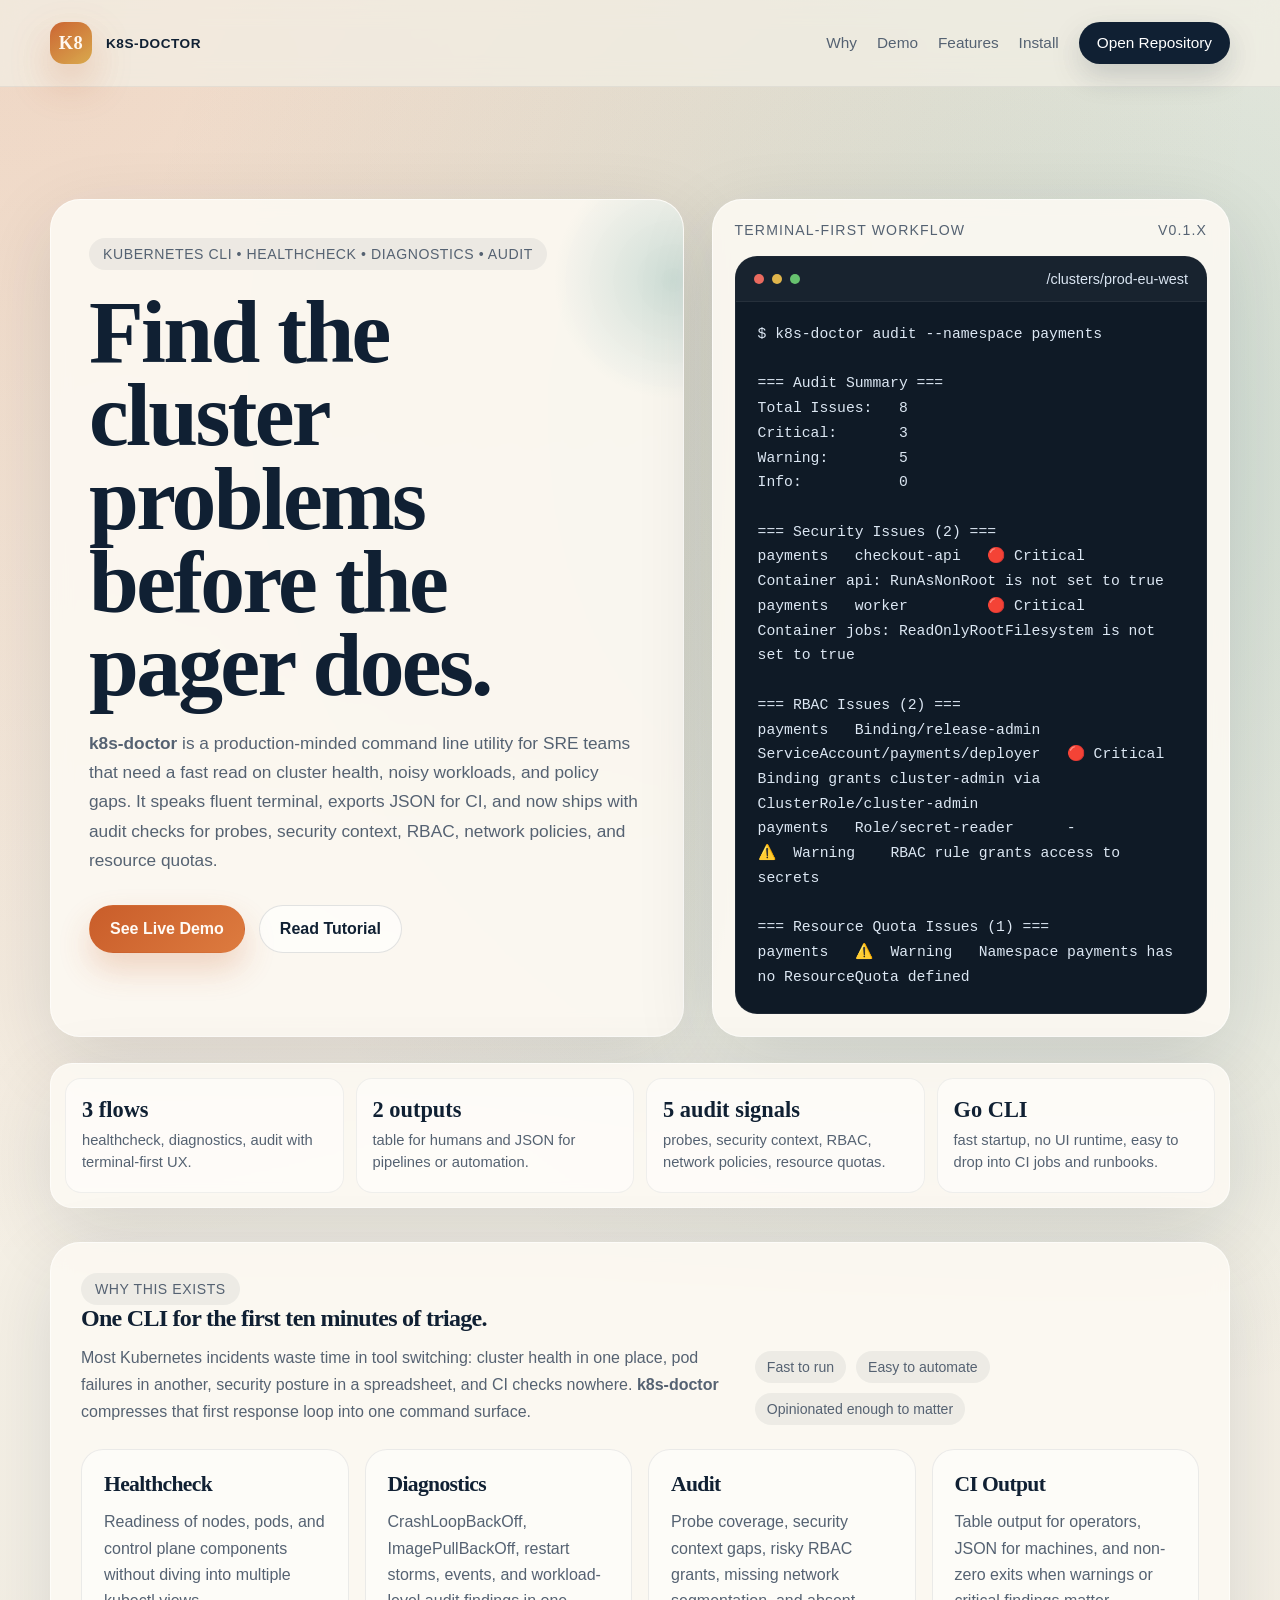
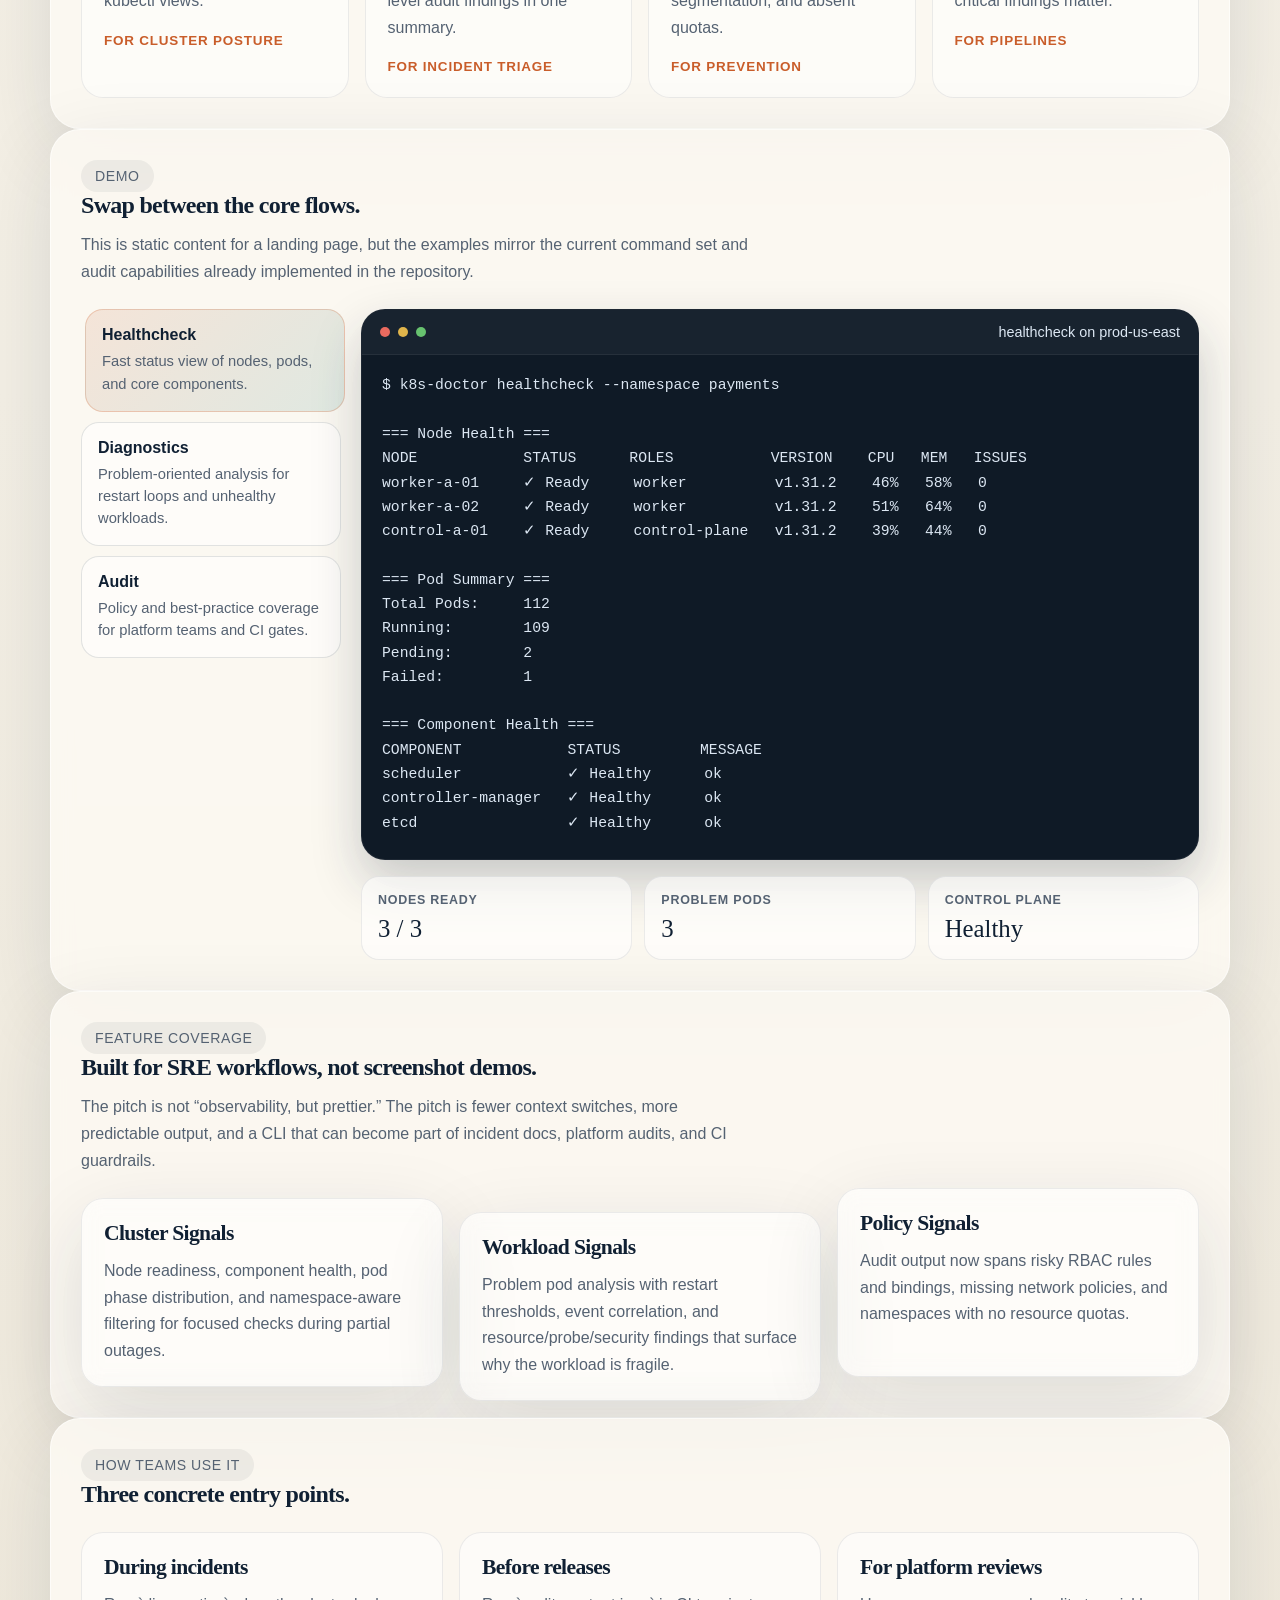
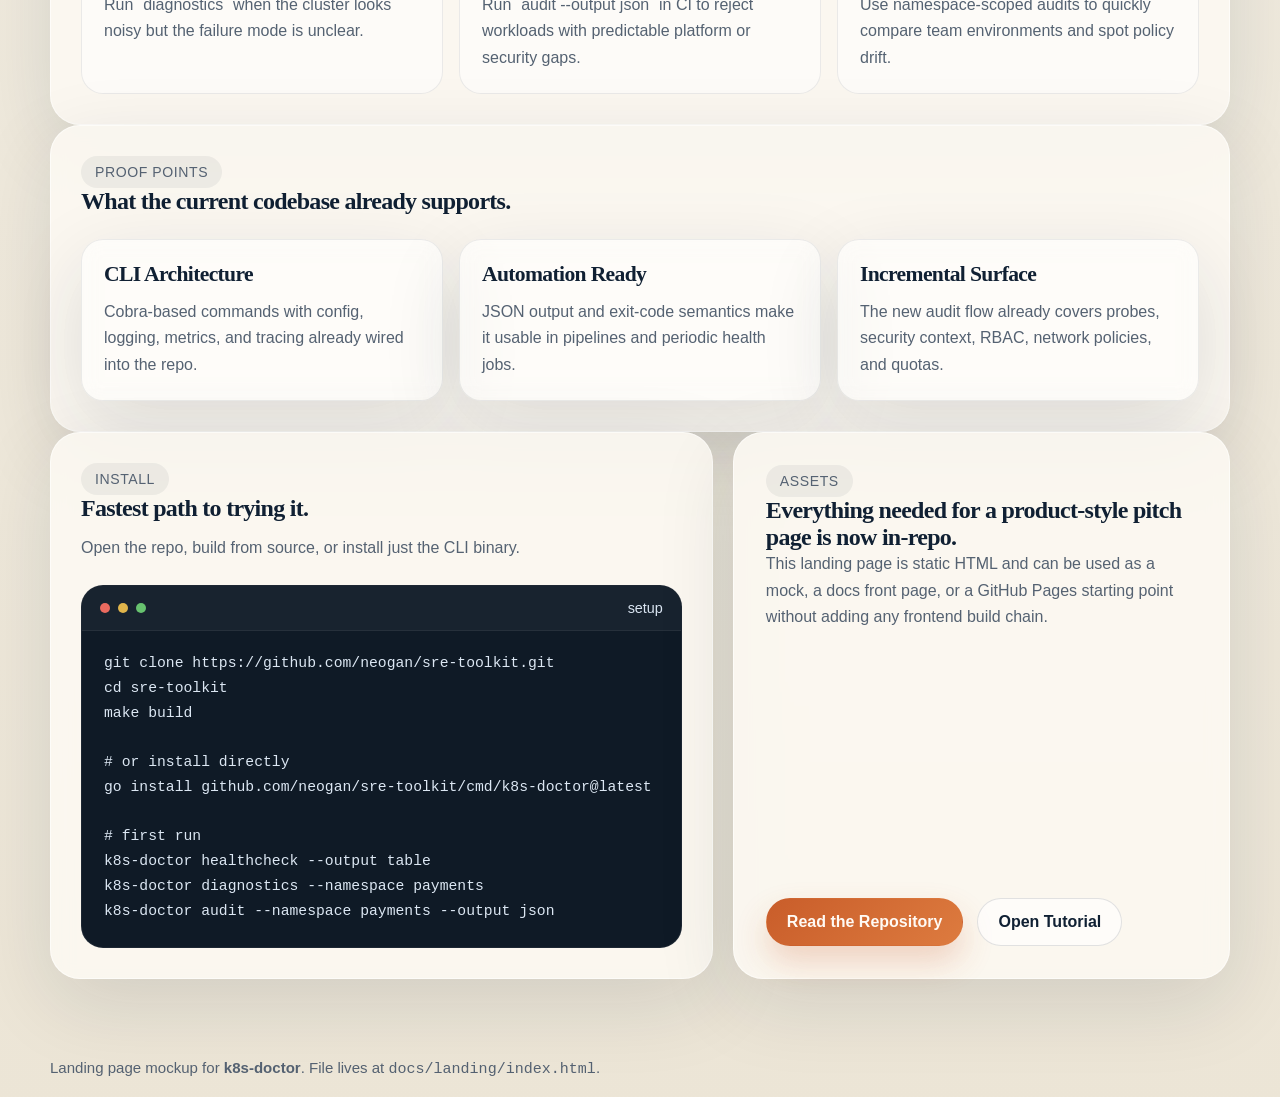
==== docs/landing/index.html @ 026bdf4c "feat: Add k8s-doctor landing page mockup and link it in the README." ====
<!DOCTYPE html>
<html lang="en">
<head>
  <meta charset="UTF-8">
  <meta name="viewport" content="width=device-width, initial-scale=1.0">
  <title>k8s-doctor | Kubernetes Health, Diagnostics, and Audit CLI</title>
  <meta
    name="description"
    content="k8s-doctor is a production-minded Kubernetes CLI for health checks, diagnostics, and security audits with JSON and terminal-friendly output."
  >
  <style>
    :root {
      --bg: #f3efe5;
      --bg-strong: #e7dcc7;
      --panel: rgba(252, 249, 242, 0.9);
      --panel-strong: #fffdf8;
      --ink: #102033;
      --muted: #556272;
      --line: rgba(16, 32, 51, 0.12);
      --accent: #c95d2a;
      --accent-2: #1c7c74;
      --accent-3: #d6a33d;
      --shadow: 0 24px 80px rgba(16, 32, 51, 0.12);
      --radius-xl: 30px;
      --radius-lg: 22px;
      --radius-md: 16px;
      --max-width: 1180px;
    }

    * {
      box-sizing: border-box;
    }

    html {
      scroll-behavior: smooth;
    }

    body {
      margin: 0;
      font-family: "Avenir Next", "Segoe UI", "Helvetica Neue", sans-serif;
      color: var(--ink);
      background:
        radial-gradient(circle at top left, rgba(201, 93, 42, 0.18), transparent 28%),
        radial-gradient(circle at 85% 10%, rgba(28, 124, 116, 0.18), transparent 24%),
        linear-gradient(180deg, #f7f1e6 0%, #f3efe5 46%, #ece5d6 100%);
      min-height: 100vh;
    }

    a {
      color: inherit;
      text-decoration: none;
    }

    img {
      max-width: 100%;
    }

    .page-shell {
      position: relative;
      overflow: hidden;
    }

    .grain {
      position: fixed;
      inset: 0;
      pointer-events: none;
      opacity: 0.08;
      background-image:
        linear-gradient(rgba(16, 32, 51, 0.04) 1px, transparent 1px),
        linear-gradient(90deg, rgba(16, 32, 51, 0.04) 1px, transparent 1px);
      background-size: 28px 28px;
      mask-image: radial-gradient(circle at center, black 38%, transparent 90%);
    }

    .wrap {
      width: min(calc(100% - 32px), var(--max-width));
      margin: 0 auto;
    }

    .site-header {
      padding: 22px 0;
      position: sticky;
      top: 0;
      z-index: 10;
      backdrop-filter: blur(12px);
      background: rgba(243, 239, 229, 0.7);
      border-bottom: 1px solid rgba(16, 32, 51, 0.06);
    }

    .nav {
      display: flex;
      align-items: center;
      justify-content: space-between;
      gap: 16px;
    }

    .brand {
      display: inline-flex;
      align-items: center;
      gap: 14px;
      font-weight: 700;
      letter-spacing: 0.04em;
      text-transform: uppercase;
      font-size: 0.85rem;
    }

    .brand-mark {
      width: 42px;
      height: 42px;
      border-radius: 14px;
      display: grid;
      place-items: center;
      background:
        linear-gradient(145deg, rgba(201, 93, 42, 0.95), rgba(214, 163, 61, 0.9));
      color: #fff7ef;
      box-shadow: 0 18px 40px rgba(201, 93, 42, 0.28);
      font-family: "Iowan Old Style", "Palatino Linotype", "Book Antiqua", serif;
      font-size: 1.15rem;
    }

    .nav-links {
      display: flex;
      align-items: center;
      gap: 20px;
      flex-wrap: wrap;
      color: var(--muted);
      font-size: 0.96rem;
    }

    .nav-cta {
      display: inline-flex;
      align-items: center;
      gap: 10px;
      padding: 12px 18px;
      border-radius: 999px;
      background: var(--ink);
      color: #fff;
      box-shadow: 0 12px 30px rgba(16, 32, 51, 0.18);
    }

    .hero {
      padding: 56px 0 34px;
    }

    .hero-grid {
      display: grid;
      grid-template-columns: minmax(0, 1.1fr) minmax(340px, 0.9fr);
      gap: 28px;
      align-items: stretch;
    }

    .hero-copy,
    .hero-panel,
    .stat-strip,
    .section-card,
    .tool-card,
    .proof-card,
    .cta-panel {
      background: var(--panel);
      border: 1px solid rgba(255, 255, 255, 0.55);
      box-shadow: var(--shadow);
      backdrop-filter: blur(10px);
    }

    .hero-copy {
      border-radius: var(--radius-xl);
      padding: 38px;
      position: relative;
      overflow: hidden;
    }

    .hero-copy::after {
      content: "";
      position: absolute;
      right: -120px;
      top: -50px;
      width: 260px;
      height: 260px;
      border-radius: 50%;
      background: radial-gradient(circle, rgba(28, 124, 116, 0.2), transparent 65%);
    }

    .eyebrow {
      display: inline-flex;
      align-items: center;
      gap: 10px;
      padding: 8px 14px;
      border-radius: 999px;
      background: rgba(16, 32, 51, 0.06);
      color: var(--muted);
      font-size: 0.88rem;
      letter-spacing: 0.04em;
      text-transform: uppercase;
    }

    h1,
    h2,
    h3 {
      margin: 0;
      font-family: "Iowan Old Style", "Palatino Linotype", "Book Antiqua", serif;
      font-weight: 700;
      letter-spacing: -0.03em;
    }

    h1 {
      margin-top: 20px;
      font-size: clamp(3rem, 7vw, 6rem);
      line-height: 0.93;
      max-width: 10ch;
    }

    .hero-copy p {
      margin: 22px 0 0;
      max-width: 42rem;
      font-size: 1.08rem;
      line-height: 1.7;
      color: var(--muted);
    }

    .hero-actions {
      margin-top: 30px;
      display: flex;
      flex-wrap: wrap;
      gap: 14px;
    }

    .button {
      display: inline-flex;
      align-items: center;
      justify-content: center;
      gap: 10px;
      min-height: 48px;
      padding: 0 20px;
      border-radius: 999px;
      border: 1px solid transparent;
      font-weight: 600;
      transition: transform 180ms ease, box-shadow 180ms ease, background 180ms ease;
    }

    .button:hover {
      transform: translateY(-2px);
    }

    .button-primary {
      background: linear-gradient(135deg, var(--accent), #dd7b3f);
      color: #fffaf4;
      box-shadow: 0 16px 32px rgba(201, 93, 42, 0.24);
    }

    .button-secondary {
      border-color: var(--line);
      color: var(--ink);
      background: rgba(255, 255, 255, 0.6);
    }

    .hero-panel {
      border-radius: var(--radius-xl);
      padding: 22px;
      display: grid;
      gap: 18px;
      align-content: start;
    }

    .panel-label {
      display: flex;
      align-items: center;
      justify-content: space-between;
      gap: 16px;
      color: var(--muted);
      font-size: 0.88rem;
      text-transform: uppercase;
      letter-spacing: 0.08em;
    }

    .terminal {
      border-radius: 22px;
      overflow: hidden;
      background: #0f1a26;
      color: #d9e4f1;
      border: 1px solid rgba(255, 255, 255, 0.06);
    }

    .terminal-top {
      display: flex;
      align-items: center;
      justify-content: space-between;
      gap: 14px;
      padding: 14px 18px;
      background: rgba(255, 255, 255, 0.04);
      border-bottom: 1px solid rgba(255, 255, 255, 0.06);
      font-size: 0.9rem;
    }

    .lights {
      display: inline-flex;
      gap: 8px;
    }

    .lights span {
      width: 10px;
      height: 10px;
      border-radius: 50%;
      display: block;
    }

    .lights span:nth-child(1) {
      background: #ea6a5f;
    }

    .lights span:nth-child(2) {
      background: #e0b54b;
    }

    .lights span:nth-child(3) {
      background: #67c26f;
    }

    .terminal pre {
      margin: 0;
      padding: 20px 22px 24px;
      min-height: 360px;
      font-family: "SFMono-Regular", "Menlo", "Monaco", monospace;
      font-size: 0.92rem;
      line-height: 1.68;
      white-space: pre-wrap;
      color: #dce7f3;
    }

    .stat-strip {
      margin-top: 26px;
      border-radius: var(--radius-lg);
      padding: 14px;
      display: grid;
      grid-template-columns: repeat(4, minmax(0, 1fr));
      gap: 12px;
    }

    .stat {
      border-radius: 16px;
      padding: 18px 16px;
      background: rgba(255, 255, 255, 0.45);
      border: 1px solid rgba(16, 32, 51, 0.06);
    }

    .stat strong {
      display: block;
      font-size: 1.4rem;
      font-family: "Iowan Old Style", "Palatino Linotype", "Book Antiqua", serif;
    }

    .stat span {
      display: block;
      margin-top: 6px;
      color: var(--muted);
      font-size: 0.92rem;
      line-height: 1.5;
    }

    main {
      padding: 28px 0 80px;
    }

    section {
      margin-top: 28px;
    }

    .section-card {
      border-radius: var(--radius-xl);
      padding: 30px;
    }

    .section-head {
      display: flex;
      align-items: end;
      justify-content: space-between;
      gap: 18px;
      margin-bottom: 24px;
    }

    .section-head p {
      margin: 12px 0 0;
      max-width: 42rem;
      color: var(--muted);
      line-height: 1.7;
    }

    .pill-row {
      display: flex;
      flex-wrap: wrap;
      gap: 10px;
    }

    .pill {
      padding: 8px 12px;
      border-radius: 999px;
      background: rgba(16, 32, 51, 0.06);
      color: var(--muted);
      font-size: 0.88rem;
    }

    .feature-grid,
    .tool-grid,
    .proof-grid,
    .steps {
      display: grid;
      gap: 16px;
    }

    .feature-grid {
      grid-template-columns: repeat(4, minmax(0, 1fr));
    }

    .tool-grid {
      grid-template-columns: repeat(3, minmax(0, 1fr));
    }

    .proof-grid {
      grid-template-columns: repeat(3, minmax(0, 1fr));
    }

    .steps {
      grid-template-columns: repeat(3, minmax(0, 1fr));
    }

    .feature-card,
    .tool-card,
    .proof-card,
    .step {
      border-radius: var(--radius-lg);
      padding: 22px;
      background: rgba(255, 255, 255, 0.5);
      border: 1px solid rgba(16, 32, 51, 0.08);
    }

    .feature-card h3,
    .tool-card h3,
    .proof-card h3,
    .step h3 {
      font-size: 1.35rem;
      margin-bottom: 12px;
    }

    .feature-card p,
    .tool-card p,
    .proof-card p,
    .step p {
      margin: 0;
      color: var(--muted);
      line-height: 1.65;
    }

    .feature-card strong {
      display: inline-block;
      margin-top: 18px;
      font-size: 0.84rem;
      letter-spacing: 0.06em;
      text-transform: uppercase;
      color: var(--accent);
    }

    .tool-card:nth-child(2) {
      transform: translateY(14px);
    }

    .tool-card:nth-child(3) {
      transform: translateY(-10px);
    }

    .demo-shell {
      display: grid;
      grid-template-columns: 260px minmax(0, 1fr);
      gap: 20px;
    }

    .demo-menu {
      display: grid;
      gap: 10px;
      align-content: start;
    }

    .demo-tab {
      border: 1px solid var(--line);
      background: rgba(255, 255, 255, 0.56);
      border-radius: 18px;
      padding: 16px;
      text-align: left;
      color: inherit;
      cursor: pointer;
      transition: transform 180ms ease, background 180ms ease, border-color 180ms ease;
    }

    .demo-tab strong {
      display: block;
      font-size: 1rem;
      margin-bottom: 6px;
    }

    .demo-tab span {
      display: block;
      color: var(--muted);
      line-height: 1.5;
      font-size: 0.92rem;
    }

    .demo-tab.is-active {
      background: linear-gradient(135deg, rgba(201, 93, 42, 0.12), rgba(28, 124, 116, 0.12));
      border-color: rgba(201, 93, 42, 0.25);
      transform: translateX(4px);
    }

    .demo-output {
      border-radius: 24px;
      overflow: hidden;
      background: #0f1a26;
      color: #dce7f3;
      border: 1px solid rgba(255, 255, 255, 0.06);
      box-shadow: 0 22px 50px rgba(16, 32, 51, 0.22);
    }

    .demo-output pre {
      margin: 0;
      padding: 18px 20px 24px;
      min-height: 390px;
      font-family: "SFMono-Regular", "Menlo", "Monaco", monospace;
      font-size: 0.92rem;
      line-height: 1.65;
      white-space: pre-wrap;
    }

    .mini-grid {
      margin-top: 16px;
      display: grid;
      grid-template-columns: repeat(3, minmax(0, 1fr));
      gap: 12px;
    }

    .mini-card {
      border-radius: 18px;
      padding: 16px;
      background: rgba(255, 255, 255, 0.56);
      border: 1px solid rgba(16, 32, 51, 0.08);
    }

    .mini-card strong {
      display: block;
      font-size: 0.78rem;
      letter-spacing: 0.06em;
      text-transform: uppercase;
      color: var(--muted);
    }

    .mini-card span {
      display: block;
      margin-top: 8px;
      font-family: "Iowan Old Style", "Palatino Linotype", "Book Antiqua", serif;
      font-size: 1.55rem;
    }

    .install {
      display: grid;
      grid-template-columns: minmax(0, 1fr) minmax(320px, 0.75fr);
      gap: 20px;
      align-items: stretch;
    }

    .install .terminal pre {
      min-height: 220px;
    }

    .cta-panel {
      border-radius: var(--radius-xl);
      padding: 32px;
      display: flex;
      flex-direction: column;
      justify-content: space-between;
      gap: 16px;
    }

    .cta-panel p {
      margin: 0;
      color: var(--muted);
      line-height: 1.65;
    }

    .footer {
      padding: 0 0 44px;
      color: var(--muted);
      font-size: 0.94rem;
    }

    .reveal {
      opacity: 0;
      transform: translateY(24px);
      transition: opacity 500ms ease, transform 500ms ease;
    }

    .reveal.is-visible {
      opacity: 1;
      transform: translateY(0);
    }

    @media (max-width: 1080px) {
      .hero-grid,
      .demo-shell,
      .install,
      .feature-grid,
      .tool-grid,
      .proof-grid,
      .steps {
        grid-template-columns: 1fr;
      }

      .stat-strip {
        grid-template-columns: repeat(2, minmax(0, 1fr));
      }

      .tool-card:nth-child(2),
      .tool-card:nth-child(3) {
        transform: none;
      }
    }

    @media (max-width: 720px) {
      .site-header {
        position: static;
      }

      .hero-copy,
      .hero-panel,
      .section-card,
      .cta-panel {
        padding: 24px;
      }

      h1 {
        max-width: none;
        font-size: clamp(2.6rem, 14vw, 4.4rem);
      }

      .nav {
        flex-direction: column;
        align-items: stretch;
      }

      .nav-links {
        justify-content: space-between;
      }

      .stat-strip,
      .mini-grid {
        grid-template-columns: 1fr;
      }
    }
  </style>
</head>
<body>
  <div class="grain"></div>
  <div class="page-shell">
    <header class="site-header">
      <div class="wrap nav">
        <a class="brand" href="#top">
          <span class="brand-mark">K8</span>
          <span>k8s-doctor</span>
        </a>
        <nav class="nav-links">
          <a href="#why">Why</a>
          <a href="#demo">Demo</a>
          <a href="#features">Features</a>
          <a href="#install">Install</a>
          <a class="nav-cta" href="../../README.md">Open Repository</a>
        </nav>
      </div>
    </header>

    <main id="top">
      <section class="hero">
        <div class="wrap hero-grid">
          <div class="hero-copy reveal is-visible">
            <div class="eyebrow">Kubernetes CLI • Healthcheck • Diagnostics • Audit</div>
            <h1>Find the cluster problems before the pager does.</h1>
            <p>
              <strong>k8s-doctor</strong> is a production-minded command line utility for
              SRE teams that need a fast read on cluster health, noisy workloads, and
              policy gaps. It speaks fluent terminal, exports JSON for CI, and now ships
              with audit checks for probes, security context, RBAC, network policies, and
              resource quotas.
            </p>
            <div class="hero-actions">
              <a class="button button-primary" href="#demo">See Live Demo</a>
              <a class="button button-secondary" href="../k8s-doctor-tutorial.md">Read Tutorial</a>
            </div>
          </div>

          <aside class="hero-panel reveal is-visible">
            <div class="panel-label">
              <span>Terminal-first workflow</span>
              <span>v0.1.x</span>
            </div>
            <div class="terminal" aria-label="k8s-doctor overview demo">
              <div class="terminal-top">
                <span class="lights"><span></span><span></span><span></span></span>
                <span>/clusters/prod-eu-west</span>
              </div>
              <pre id="hero-demo">$ k8s-doctor audit --namespace payments

=== Audit Summary ===
Total Issues:   8
Critical:       3
Warning:        5
Info:           0

=== Security Issues (2) ===
payments   checkout-api   🔴 Critical   Container api: RunAsNonRoot is not set to true
payments   worker         🔴 Critical   Container jobs: ReadOnlyRootFilesystem is not set to true

=== RBAC Issues (2) ===
payments   Binding/release-admin   ServiceAccount/payments/deployer   🔴 Critical   Binding grants cluster-admin via ClusterRole/cluster-admin
payments   Role/secret-reader      -                                  ⚠️  Warning    RBAC rule grants access to secrets

=== Resource Quota Issues (1) ===
payments   ⚠️  Warning   Namespace payments has no ResourceQuota defined</pre>
            </div>
          </aside>
        </div>

        <div class="wrap stat-strip reveal">
          <div class="stat">
            <strong>3 flows</strong>
            <span>healthcheck, diagnostics, audit with terminal-first UX.</span>
          </div>
          <div class="stat">
            <strong>2 outputs</strong>
            <span>table for humans and JSON for pipelines or automation.</span>
          </div>
          <div class="stat">
            <strong>5 audit signals</strong>
            <span>probes, security context, RBAC, network policies, resource quotas.</span>
          </div>
          <div class="stat">
            <strong>Go CLI</strong>
            <span>fast startup, no UI runtime, easy to drop into CI jobs and runbooks.</span>
          </div>
        </div>
      </section>

      <section id="why" class="wrap">
        <div class="section-card reveal">
          <div class="section-head">
            <div>
              <div class="eyebrow">Why This Exists</div>
              <h2>One CLI for the first ten minutes of triage.</h2>
              <p>
                Most Kubernetes incidents waste time in tool switching: cluster health in one place,
                pod failures in another, security posture in a spreadsheet, and CI checks nowhere.
                <strong>k8s-doctor</strong> compresses that first response loop into one command surface.
              </p>
            </div>
            <div class="pill-row">
              <span class="pill">Fast to run</span>
              <span class="pill">Easy to automate</span>
              <span class="pill">Opinionated enough to matter</span>
            </div>
          </div>

          <div class="feature-grid">
            <article class="feature-card">
              <h3>Healthcheck</h3>
              <p>Readiness of nodes, pods, and control plane components without diving into multiple kubectl views.</p>
              <strong>For cluster posture</strong>
            </article>
            <article class="feature-card">
              <h3>Diagnostics</h3>
              <p>CrashLoopBackOff, ImagePullBackOff, restart storms, events, and workload-level audit findings in one summary.</p>
              <strong>For incident triage</strong>
            </article>
            <article class="feature-card">
              <h3>Audit</h3>
              <p>Probe coverage, security context gaps, risky RBAC grants, missing network segmentation, and absent quotas.</p>
              <strong>For prevention</strong>
            </article>
            <article class="feature-card">
              <h3>CI Output</h3>
              <p>Table output for operators, JSON for machines, and non-zero exits when warnings or critical findings matter.</p>
              <strong>For pipelines</strong>
            </article>
          </div>
        </div>
      </section>

      <section id="demo" class="wrap">
        <div class="section-card reveal">
          <div class="section-head">
            <div>
              <div class="eyebrow">Demo</div>
              <h2>Swap between the core flows.</h2>
              <p>
                This is static content for a landing page, but the examples mirror the current command set
                and audit capabilities already implemented in the repository.
              </p>
            </div>
          </div>

          <div class="demo-shell">
            <div class="demo-menu" role="tablist" aria-label="CLI demo modes">
              <button class="demo-tab is-active" data-demo="healthcheck" role="tab" aria-selected="true">
                <strong>Healthcheck</strong>
                <span>Fast status view of nodes, pods, and core components.</span>
              </button>
              <button class="demo-tab" data-demo="diagnostics" role="tab" aria-selected="false">
                <strong>Diagnostics</strong>
                <span>Problem-oriented analysis for restart loops and unhealthy workloads.</span>
              </button>
              <button class="demo-tab" data-demo="audit" role="tab" aria-selected="false">
                <strong>Audit</strong>
                <span>Policy and best-practice coverage for platform teams and CI gates.</span>
              </button>
            </div>

            <div>
              <div class="demo-output" aria-live="polite">
                <div class="terminal-top">
                  <span class="lights"><span></span><span></span><span></span></span>
                  <span id="demo-title">healthcheck on prod-us-east</span>
                </div>
                <pre id="demo-screen"></pre>
              </div>
              <div class="mini-grid" id="demo-metrics"></div>
            </div>
          </div>
        </div>
      </section>

      <section id="features" class="wrap">
        <div class="section-card reveal">
          <div class="section-head">
            <div>
              <div class="eyebrow">Feature Coverage</div>
              <h2>Built for SRE workflows, not screenshot demos.</h2>
              <p>
                The pitch is not “observability, but prettier.” The pitch is fewer context switches,
                more predictable output, and a CLI that can become part of incident docs, platform audits,
                and CI guardrails.
              </p>
            </div>
          </div>

          <div class="tool-grid">
            <article class="tool-card">
              <h3>Cluster Signals</h3>
              <p>
                Node readiness, component health, pod phase distribution, and namespace-aware filtering
                for focused checks during partial outages.
              </p>
            </article>
            <article class="tool-card">
              <h3>Workload Signals</h3>
              <p>
                Problem pod analysis with restart thresholds, event correlation, and resource/probe/security
                findings that surface why the workload is fragile.
              </p>
            </article>
            <article class="tool-card">
              <h3>Policy Signals</h3>
              <p>
                Audit output now spans risky RBAC rules and bindings, missing network policies, and namespaces
                with no resource quotas.
              </p>
            </article>
          </div>
        </div>
      </section>

      <section class="wrap">
        <div class="section-card reveal">
          <div class="section-head">
            <div>
              <div class="eyebrow">How Teams Use It</div>
              <h2>Three concrete entry points.</h2>
            </div>
          </div>

          <div class="steps">
            <article class="step">
              <h3>During incidents</h3>
              <p>Run `diagnostics` when the cluster looks noisy but the failure mode is unclear.</p>
            </article>
            <article class="step">
              <h3>Before releases</h3>
              <p>Run `audit --output json` in CI to reject workloads with predictable platform or security gaps.</p>
            </article>
            <article class="step">
              <h3>For platform reviews</h3>
              <p>Use namespace-scoped audits to quickly compare team environments and spot policy drift.</p>
            </article>
          </div>
        </div>
      </section>

      <section class="wrap">
        <div class="section-card reveal">
          <div class="section-head">
            <div>
              <div class="eyebrow">Proof Points</div>
              <h2>What the current codebase already supports.</h2>
            </div>
          </div>

          <div class="proof-grid">
            <article class="proof-card">
              <h3>CLI Architecture</h3>
              <p>Cobra-based commands with config, logging, metrics, and tracing already wired into the repo.</p>
            </article>
            <article class="proof-card">
              <h3>Automation Ready</h3>
              <p>JSON output and exit-code semantics make it usable in pipelines and periodic health jobs.</p>
            </article>
            <article class="proof-card">
              <h3>Incremental Surface</h3>
              <p>The new audit flow already covers probes, security context, RBAC, network policies, and quotas.</p>
            </article>
          </div>
        </div>
      </section>

      <section id="install" class="wrap">
        <div class="install reveal">
          <div class="section-card">
            <div class="section-head">
              <div>
                <div class="eyebrow">Install</div>
                <h2>Fastest path to trying it.</h2>
                <p>Open the repo, build from source, or install just the CLI binary.</p>
              </div>
            </div>
            <div class="terminal">
              <div class="terminal-top">
                <span class="lights"><span></span><span></span><span></span></span>
                <span>setup</span>
              </div>
              <pre>git clone https://github.com/neogan/sre-toolkit.git
cd sre-toolkit
make build

# or install directly
go install github.com/neogan/sre-toolkit/cmd/k8s-doctor@latest

# first run
k8s-doctor healthcheck --output table
k8s-doctor diagnostics --namespace payments
k8s-doctor audit --namespace payments --output json</pre>
            </div>
          </div>

          <aside class="cta-panel">
            <div>
              <div class="eyebrow">Assets</div>
              <h2>Everything needed for a product-style pitch page is now in-repo.</h2>
              <p>
                This landing page is static HTML and can be used as a mock, a docs front page,
                or a GitHub Pages starting point without adding any frontend build chain.
              </p>
            </div>
            <div class="hero-actions">
              <a class="button button-primary" href="../../README.md">Read the Repository</a>
              <a class="button button-secondary" href="../k8s-doctor-tutorial.md">Open Tutorial</a>
            </div>
          </aside>
        </div>
      </section>
    </main>

    <footer class="footer">
      <div class="wrap">
        Landing page mockup for <strong>k8s-doctor</strong>. File lives at <code>docs/landing/index.html</code>.
      </div>
    </footer>
  </div>

  <script>
    const demos = {
      healthcheck: {
        title: "healthcheck on prod-us-east",
        output: `$ k8s-doctor healthcheck --namespace payments

=== Node Health ===
NODE            STATUS      ROLES           VERSION    CPU   MEM   ISSUES
worker-a-01     ✓ Ready     worker          v1.31.2    46%   58%   0
worker-a-02     ✓ Ready     worker          v1.31.2    51%   64%   0
control-a-01    ✓ Ready     control-plane   v1.31.2    39%   44%   0

=== Pod Summary ===
Total Pods:     112
Running:        109
Pending:        2
Failed:         1

=== Component Health ===
COMPONENT            STATUS         MESSAGE
scheduler            ✓ Healthy      ok
controller-manager   ✓ Healthy      ok
etcd                 ✓ Healthy      ok`,
        stats: [
          ["Nodes Ready", "3 / 3"],
          ["Problem Pods", "3"],
          ["Control Plane", "Healthy"]
        ]
      },
      diagnostics: {
        title: "diagnostics on payments namespace",
        output: `$ k8s-doctor diagnostics --namespace payments

=== Diagnostics Summary ===
Total Issues:   6
Critical:       2
Warning:        4
Info:           0

=== Pod Issues (2) ===
payments   checkout-api-7bf9d   🔴 Critical   CrashLoopBackOff   14
payments   worker-85d65         ⚠️  Warning    FrequentRestarts   7

=== Event Issues (2) ===
Deployment/checkout-api   ⚠️  Warning   BackOff      31   Back-off restarting failed container
Pod/worker-85d65          ⚠️  Warning   FailedMount   4   Unable to attach or mount volumes

=== Resource Issues (1) ===
checkout-api-7bf9d   ⚠️  Warning   Container api: CPU limit not set`,
        stats: [
          ["Criticals", "2"],
          ["Warnings", "4"],
          ["Events Seen", "35"]
        ]
      },
      audit: {
        title: "audit on payments namespace",
        output: `$ k8s-doctor audit --namespace payments --output table

=== Audit Summary ===
Total Issues:   9
Critical:       3
Warning:        6
Info:           0

=== Security Issues (2) ===
payments   checkout-api   🔴 Critical   Container api: RunAsNonRoot is not set to true
payments   worker         🔴 Critical   Container jobs: ReadOnlyRootFilesystem is not set to true

=== RBAC Issues (2) ===
payments   Binding/release-admin   ServiceAccount/payments/deployer   🔴 Critical   Binding grants cluster-admin via ClusterRole/cluster-admin
payments   Role/secret-reader      -                                  ⚠️  Warning    RBAC rule grants access to secrets

=== Resource Quota Issues (1) ===
payments   ⚠️  Warning   Namespace payments has no ResourceQuota defined`,
        stats: [
          ["RBAC Findings", "2"],
          ["Quota Gaps", "1"],
          ["Exit Code", "1"]
        ]
      }
    };

    const demoScreen = document.getElementById("demo-screen");
    const demoTitle = document.getElementById("demo-title");
    const demoMetrics = document.getElementById("demo-metrics");
    const demoTabs = [...document.querySelectorAll(".demo-tab")];

    function renderDemo(key) {
      const selected = demos[key];
      demoTitle.textContent = selected.title;
      demoScreen.textContent = selected.output;
      demoMetrics.innerHTML = selected.stats.map(([label, value]) => `
        <article class="mini-card">
          <strong>${label}</strong>
          <span>${value}</span>
        </article>
      `).join("");

      demoTabs.forEach((tab) => {
        const active = tab.dataset.demo === key;
        tab.classList.toggle("is-active", active);
        tab.setAttribute("aria-selected", active ? "true" : "false");
      });
    }

    demoTabs.forEach((tab) => {
      tab.addEventListener("click", () => renderDemo(tab.dataset.demo));
    });

    renderDemo("healthcheck");

    const observer = new IntersectionObserver((entries) => {
      entries.forEach((entry) => {
        if (entry.isIntersecting) {
          entry.target.classList.add("is-visible");
        }
      });
    }, { threshold: 0.15 });

    document.querySelectorAll(".reveal").forEach((node) => {
      if (!node.classList.contains("is-visible")) {
        observer.observe(node);
      }
    });
  </script>
</body>
</html>
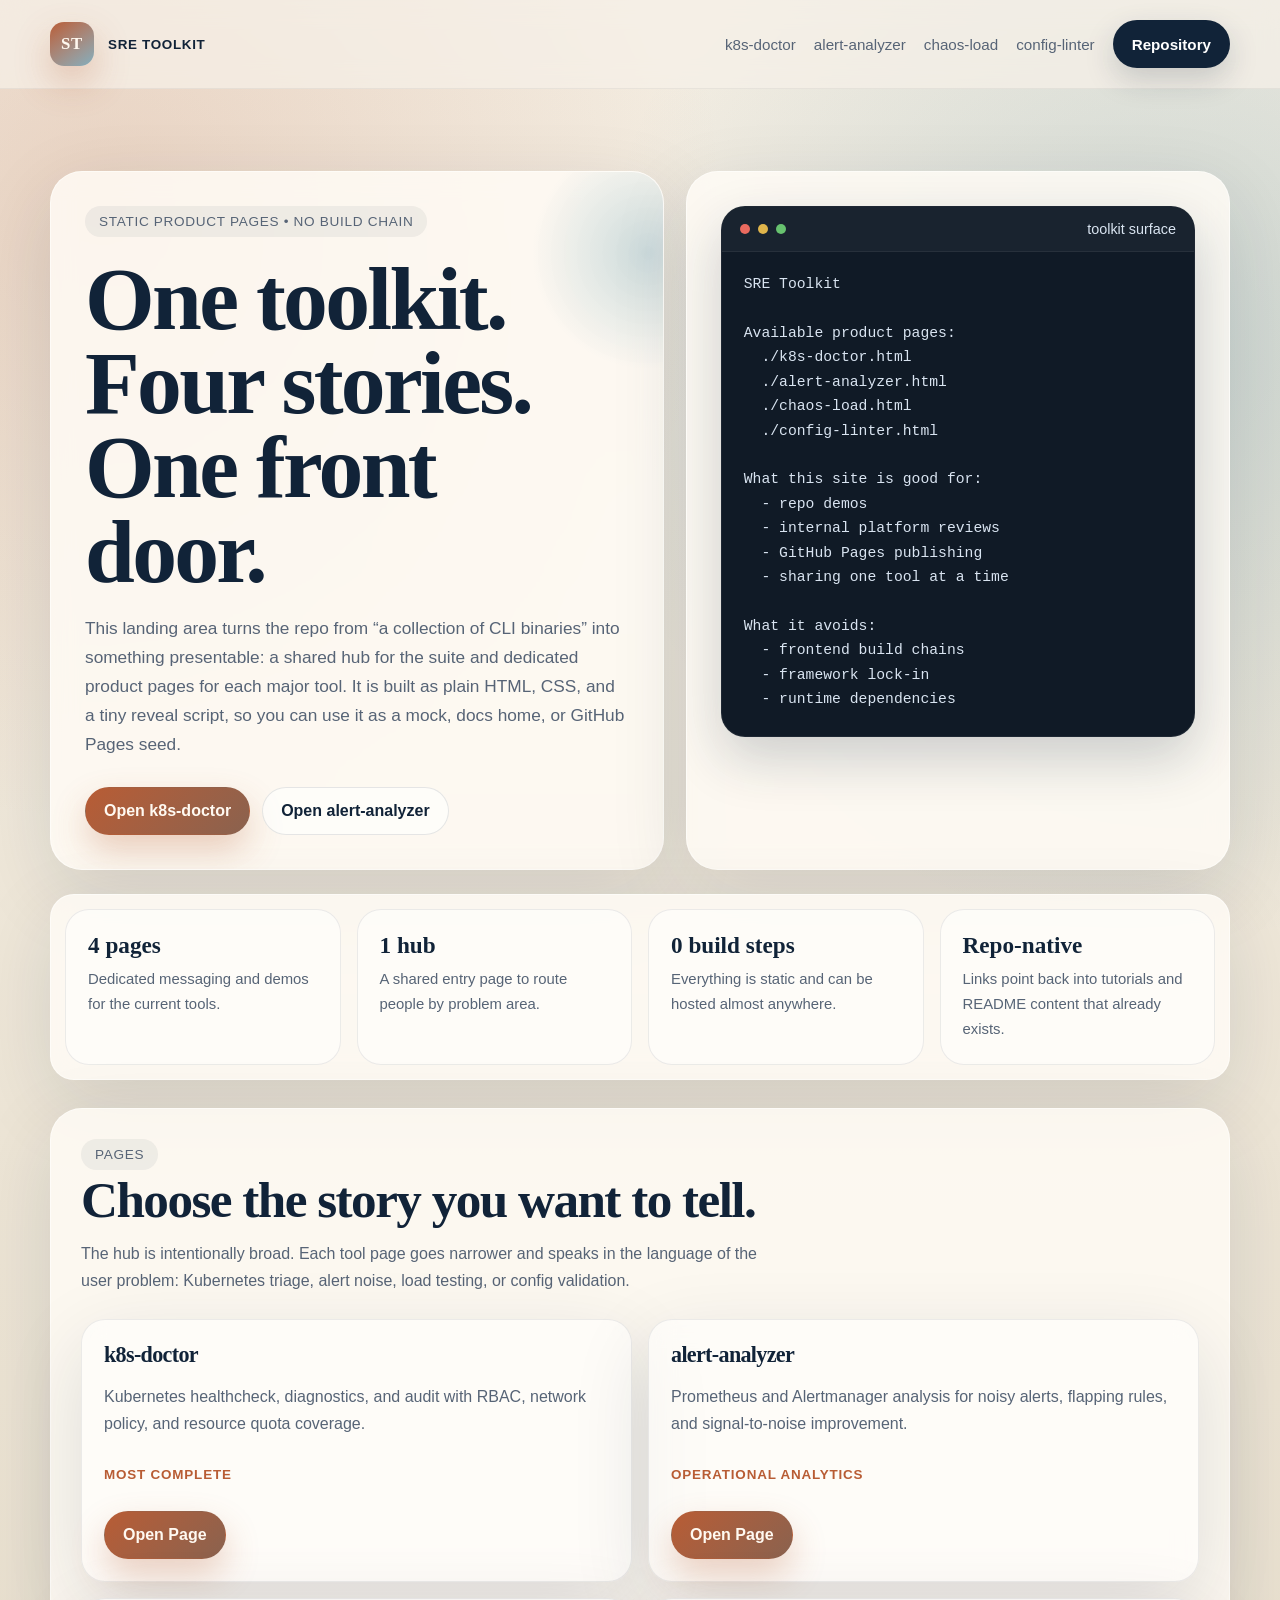
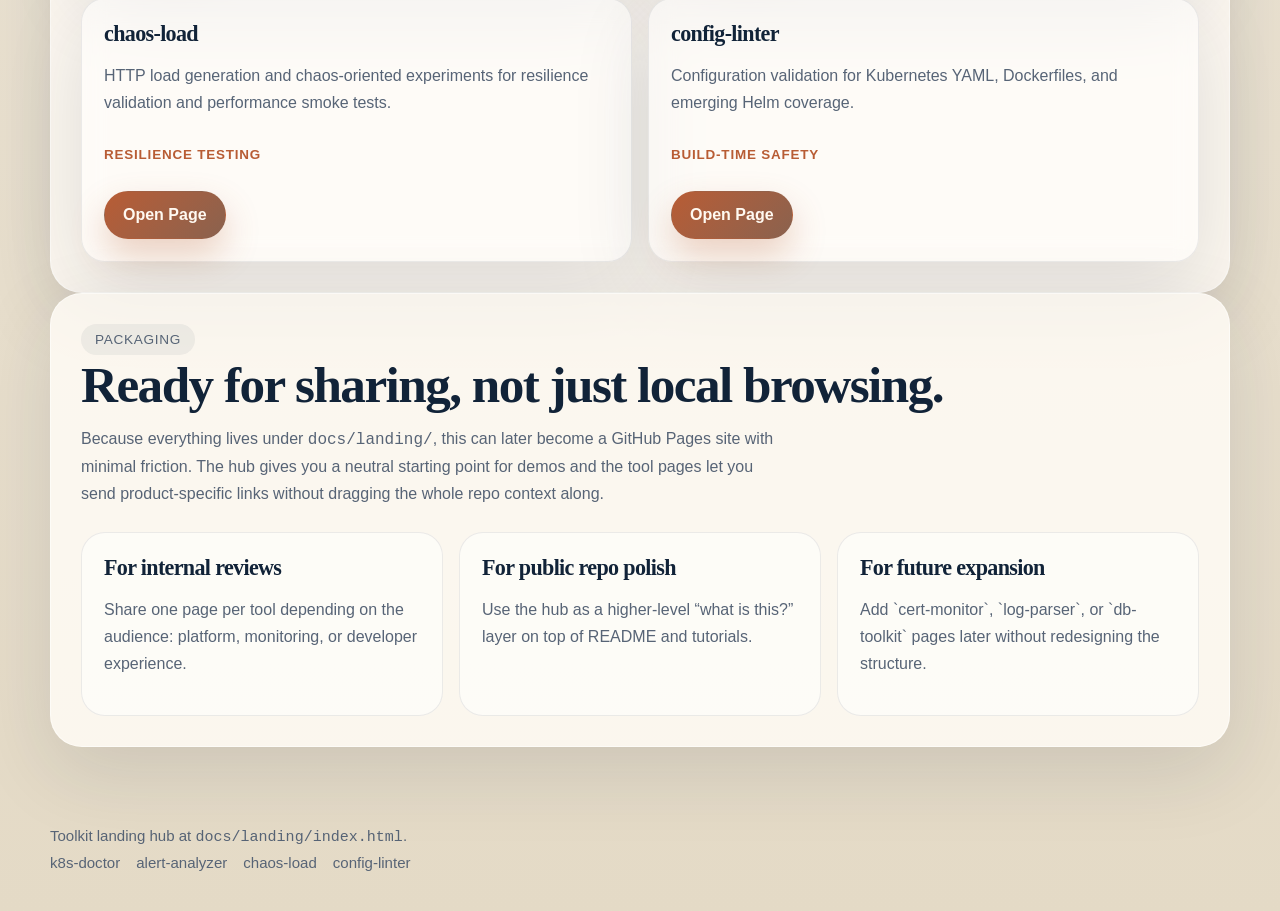
==== commit 3863f662: "feat: Add dedicated landing pages for SRE toolkit components, update documentation and build process" ====
--- a/docs/landing/index.html
+++ b/docs/landing/index.html
@@ -3,868 +3,143 @@
 <head>
   <meta charset="UTF-8">
   <meta name="viewport" content="width=device-width, initial-scale=1.0">
-  <title>k8s-doctor | Kubernetes Health, Diagnostics, and Audit CLI</title>
+  <title>SRE Toolkit | Tool Pages</title>
   <meta
     name="description"
-    content="k8s-doctor is a production-minded Kubernetes CLI for health checks, diagnostics, and security audits with JSON and terminal-friendly output."
+    content="Static landing pages for SRE Toolkit: k8s-doctor, alert-analyzer, chaos-load, and config-linter."
   >
-  <style>
-    :root {
-      --bg: #f3efe5;
-      --bg-strong: #e7dcc7;
-      --panel: rgba(252, 249, 242, 0.9);
-      --panel-strong: #fffdf8;
-      --ink: #102033;
-      --muted: #556272;
-      --line: rgba(16, 32, 51, 0.12);
-      --accent: #c95d2a;
-      --accent-2: #1c7c74;
-      --accent-3: #d6a33d;
-      --shadow: 0 24px 80px rgba(16, 32, 51, 0.12);
-      --radius-xl: 30px;
-      --radius-lg: 22px;
-      --radius-md: 16px;
-      --max-width: 1180px;
-    }
-
-    * {
-      box-sizing: border-box;
-    }
-
-    html {
-      scroll-behavior: smooth;
-    }
-
-    body {
-      margin: 0;
-      font-family: "Avenir Next", "Segoe UI", "Helvetica Neue", sans-serif;
-      color: var(--ink);
-      background:
-        radial-gradient(circle at top left, rgba(201, 93, 42, 0.18), transparent 28%),
-        radial-gradient(circle at 85% 10%, rgba(28, 124, 116, 0.18), transparent 24%),
-        linear-gradient(180deg, #f7f1e6 0%, #f3efe5 46%, #ece5d6 100%);
-      min-height: 100vh;
-    }
-
-    a {
-      color: inherit;
-      text-decoration: none;
-    }
-
-    img {
-      max-width: 100%;
-    }
-
-    .page-shell {
-      position: relative;
-      overflow: hidden;
-    }
-
-    .grain {
-      position: fixed;
-      inset: 0;
-      pointer-events: none;
-      opacity: 0.08;
-      background-image:
-        linear-gradient(rgba(16, 32, 51, 0.04) 1px, transparent 1px),
-        linear-gradient(90deg, rgba(16, 32, 51, 0.04) 1px, transparent 1px);
-      background-size: 28px 28px;
-      mask-image: radial-gradient(circle at center, black 38%, transparent 90%);
-    }
-
-    .wrap {
-      width: min(calc(100% - 32px), var(--max-width));
-      margin: 0 auto;
-    }
-
-    .site-header {
-      padding: 22px 0;
-      position: sticky;
-      top: 0;
-      z-index: 10;
-      backdrop-filter: blur(12px);
-      background: rgba(243, 239, 229, 0.7);
-      border-bottom: 1px solid rgba(16, 32, 51, 0.06);
-    }
-
-    .nav {
-      display: flex;
-      align-items: center;
-      justify-content: space-between;
-      gap: 16px;
-    }
-
-    .brand {
-      display: inline-flex;
-      align-items: center;
-      gap: 14px;
-      font-weight: 700;
-      letter-spacing: 0.04em;
-      text-transform: uppercase;
-      font-size: 0.85rem;
-    }
-
-    .brand-mark {
-      width: 42px;
-      height: 42px;
-      border-radius: 14px;
-      display: grid;
-      place-items: center;
-      background:
-        linear-gradient(145deg, rgba(201, 93, 42, 0.95), rgba(214, 163, 61, 0.9));
-      color: #fff7ef;
-      box-shadow: 0 18px 40px rgba(201, 93, 42, 0.28);
-      font-family: "Iowan Old Style", "Palatino Linotype", "Book Antiqua", serif;
-      font-size: 1.15rem;
-    }
-
-    .nav-links {
-      display: flex;
-      align-items: center;
-      gap: 20px;
-      flex-wrap: wrap;
-      color: var(--muted);
-      font-size: 0.96rem;
-    }
-
-    .nav-cta {
-      display: inline-flex;
-      align-items: center;
-      gap: 10px;
-      padding: 12px 18px;
-      border-radius: 999px;
-      background: var(--ink);
-      color: #fff;
-      box-shadow: 0 12px 30px rgba(16, 32, 51, 0.18);
-    }
-
-    .hero {
-      padding: 56px 0 34px;
-    }
-
-    .hero-grid {
-      display: grid;
-      grid-template-columns: minmax(0, 1.1fr) minmax(340px, 0.9fr);
-      gap: 28px;
-      align-items: stretch;
-    }
-
-    .hero-copy,
-    .hero-panel,
-    .stat-strip,
-    .section-card,
-    .tool-card,
-    .proof-card,
-    .cta-panel {
-      background: var(--panel);
-      border: 1px solid rgba(255, 255, 255, 0.55);
-      box-shadow: var(--shadow);
-      backdrop-filter: blur(10px);
-    }
-
-    .hero-copy {
-      border-radius: var(--radius-xl);
-      padding: 38px;
-      position: relative;
-      overflow: hidden;
-    }
-
-    .hero-copy::after {
-      content: "";
-      position: absolute;
-      right: -120px;
-      top: -50px;
-      width: 260px;
-      height: 260px;
-      border-radius: 50%;
-      background: radial-gradient(circle, rgba(28, 124, 116, 0.2), transparent 65%);
-    }
-
-    .eyebrow {
-      display: inline-flex;
-      align-items: center;
-      gap: 10px;
-      padding: 8px 14px;
-      border-radius: 999px;
-      background: rgba(16, 32, 51, 0.06);
-      color: var(--muted);
-      font-size: 0.88rem;
-      letter-spacing: 0.04em;
-      text-transform: uppercase;
-    }
-
-    h1,
-    h2,
-    h3 {
-      margin: 0;
-      font-family: "Iowan Old Style", "Palatino Linotype", "Book Antiqua", serif;
-      font-weight: 700;
-      letter-spacing: -0.03em;
-    }
-
-    h1 {
-      margin-top: 20px;
-      font-size: clamp(3rem, 7vw, 6rem);
-      line-height: 0.93;
-      max-width: 10ch;
-    }
-
-    .hero-copy p {
-      margin: 22px 0 0;
-      max-width: 42rem;
-      font-size: 1.08rem;
-      line-height: 1.7;
-      color: var(--muted);
-    }
-
-    .hero-actions {
-      margin-top: 30px;
-      display: flex;
-      flex-wrap: wrap;
-      gap: 14px;
-    }
-
-    .button {
-      display: inline-flex;
-      align-items: center;
-      justify-content: center;
-      gap: 10px;
-      min-height: 48px;
-      padding: 0 20px;
-      border-radius: 999px;
-      border: 1px solid transparent;
-      font-weight: 600;
-      transition: transform 180ms ease, box-shadow 180ms ease, background 180ms ease;
-    }
-
-    .button:hover {
-      transform: translateY(-2px);
-    }
-
-    .button-primary {
-      background: linear-gradient(135deg, var(--accent), #dd7b3f);
-      color: #fffaf4;
-      box-shadow: 0 16px 32px rgba(201, 93, 42, 0.24);
-    }
-
-    .button-secondary {
-      border-color: var(--line);
-      color: var(--ink);
-      background: rgba(255, 255, 255, 0.6);
-    }
-
-    .hero-panel {
-      border-radius: var(--radius-xl);
-      padding: 22px;
-      display: grid;
-      gap: 18px;
-      align-content: start;
-    }
-
-    .panel-label {
-      display: flex;
-      align-items: center;
-      justify-content: space-between;
-      gap: 16px;
-      color: var(--muted);
-      font-size: 0.88rem;
-      text-transform: uppercase;
-      letter-spacing: 0.08em;
-    }
-
-    .terminal {
-      border-radius: 22px;
-      overflow: hidden;
-      background: #0f1a26;
-      color: #d9e4f1;
-      border: 1px solid rgba(255, 255, 255, 0.06);
-    }
-
-    .terminal-top {
-      display: flex;
-      align-items: center;
-      justify-content: space-between;
-      gap: 14px;
-      padding: 14px 18px;
-      background: rgba(255, 255, 255, 0.04);
-      border-bottom: 1px solid rgba(255, 255, 255, 0.06);
-      font-size: 0.9rem;
-    }
-
-    .lights {
-      display: inline-flex;
-      gap: 8px;
-    }
-
-    .lights span {
-      width: 10px;
-      height: 10px;
-      border-radius: 50%;
-      display: block;
-    }
-
-    .lights span:nth-child(1) {
-      background: #ea6a5f;
-    }
-
-    .lights span:nth-child(2) {
-      background: #e0b54b;
-    }
-
-    .lights span:nth-child(3) {
-      background: #67c26f;
-    }
-
-    .terminal pre {
-      margin: 0;
-      padding: 20px 22px 24px;
-      min-height: 360px;
-      font-family: "SFMono-Regular", "Menlo", "Monaco", monospace;
-      font-size: 0.92rem;
-      line-height: 1.68;
-      white-space: pre-wrap;
-      color: #dce7f3;
-    }
-
-    .stat-strip {
-      margin-top: 26px;
-      border-radius: var(--radius-lg);
-      padding: 14px;
-      display: grid;
-      grid-template-columns: repeat(4, minmax(0, 1fr));
-      gap: 12px;
-    }
-
-    .stat {
-      border-radius: 16px;
-      padding: 18px 16px;
-      background: rgba(255, 255, 255, 0.45);
-      border: 1px solid rgba(16, 32, 51, 0.06);
-    }
-
-    .stat strong {
-      display: block;
-      font-size: 1.4rem;
-      font-family: "Iowan Old Style", "Palatino Linotype", "Book Antiqua", serif;
-    }
-
-    .stat span {
-      display: block;
-      margin-top: 6px;
-      color: var(--muted);
-      font-size: 0.92rem;
-      line-height: 1.5;
-    }
-
-    main {
-      padding: 28px 0 80px;
-    }
-
-    section {
-      margin-top: 28px;
-    }
-
-    .section-card {
-      border-radius: var(--radius-xl);
-      padding: 30px;
-    }
-
-    .section-head {
-      display: flex;
-      align-items: end;
-      justify-content: space-between;
-      gap: 18px;
-      margin-bottom: 24px;
-    }
-
-    .section-head p {
-      margin: 12px 0 0;
-      max-width: 42rem;
-      color: var(--muted);
-      line-height: 1.7;
-    }
-
-    .pill-row {
-      display: flex;
-      flex-wrap: wrap;
-      gap: 10px;
-    }
-
-    .pill {
-      padding: 8px 12px;
-      border-radius: 999px;
-      background: rgba(16, 32, 51, 0.06);
-      color: var(--muted);
-      font-size: 0.88rem;
-    }
-
-    .feature-grid,
-    .tool-grid,
-    .proof-grid,
-    .steps {
-      display: grid;
-      gap: 16px;
-    }
-
-    .feature-grid {
-      grid-template-columns: repeat(4, minmax(0, 1fr));
-    }
-
-    .tool-grid {
-      grid-template-columns: repeat(3, minmax(0, 1fr));
-    }
-
-    .proof-grid {
-      grid-template-columns: repeat(3, minmax(0, 1fr));
-    }
-
-    .steps {
-      grid-template-columns: repeat(3, minmax(0, 1fr));
-    }
-
-    .feature-card,
-    .tool-card,
-    .proof-card,
-    .step {
-      border-radius: var(--radius-lg);
-      padding: 22px;
-      background: rgba(255, 255, 255, 0.5);
-      border: 1px solid rgba(16, 32, 51, 0.08);
-    }
-
-    .feature-card h3,
-    .tool-card h3,
-    .proof-card h3,
-    .step h3 {
-      font-size: 1.35rem;
-      margin-bottom: 12px;
-    }
-
-    .feature-card p,
-    .tool-card p,
-    .proof-card p,
-    .step p {
-      margin: 0;
-      color: var(--muted);
-      line-height: 1.65;
-    }
-
-    .feature-card strong {
-      display: inline-block;
-      margin-top: 18px;
-      font-size: 0.84rem;
-      letter-spacing: 0.06em;
-      text-transform: uppercase;
-      color: var(--accent);
-    }
-
-    .tool-card:nth-child(2) {
-      transform: translateY(14px);
-    }
-
-    .tool-card:nth-child(3) {
-      transform: translateY(-10px);
-    }
-
-    .demo-shell {
-      display: grid;
-      grid-template-columns: 260px minmax(0, 1fr);
-      gap: 20px;
-    }
-
-    .demo-menu {
-      display: grid;
-      gap: 10px;
-      align-content: start;
-    }
-
-    .demo-tab {
-      border: 1px solid var(--line);
-      background: rgba(255, 255, 255, 0.56);
-      border-radius: 18px;
-      padding: 16px;
-      text-align: left;
-      color: inherit;
-      cursor: pointer;
-      transition: transform 180ms ease, background 180ms ease, border-color 180ms ease;
-    }
-
-    .demo-tab strong {
-      display: block;
-      font-size: 1rem;
-      margin-bottom: 6px;
-    }
-
-    .demo-tab span {
-      display: block;
-      color: var(--muted);
-      line-height: 1.5;
-      font-size: 0.92rem;
-    }
-
-    .demo-tab.is-active {
-      background: linear-gradient(135deg, rgba(201, 93, 42, 0.12), rgba(28, 124, 116, 0.12));
-      border-color: rgba(201, 93, 42, 0.25);
-      transform: translateX(4px);
-    }
-
-    .demo-output {
-      border-radius: 24px;
-      overflow: hidden;
-      background: #0f1a26;
-      color: #dce7f3;
-      border: 1px solid rgba(255, 255, 255, 0.06);
-      box-shadow: 0 22px 50px rgba(16, 32, 51, 0.22);
-    }
-
-    .demo-output pre {
-      margin: 0;
-      padding: 18px 20px 24px;
-      min-height: 390px;
-      font-family: "SFMono-Regular", "Menlo", "Monaco", monospace;
-      font-size: 0.92rem;
-      line-height: 1.65;
-      white-space: pre-wrap;
-    }
-
-    .mini-grid {
-      margin-top: 16px;
-      display: grid;
-      grid-template-columns: repeat(3, minmax(0, 1fr));
-      gap: 12px;
-    }
-
-    .mini-card {
-      border-radius: 18px;
-      padding: 16px;
-      background: rgba(255, 255, 255, 0.56);
-      border: 1px solid rgba(16, 32, 51, 0.08);
-    }
-
-    .mini-card strong {
-      display: block;
-      font-size: 0.78rem;
-      letter-spacing: 0.06em;
-      text-transform: uppercase;
-      color: var(--muted);
-    }
-
-    .mini-card span {
-      display: block;
-      margin-top: 8px;
-      font-family: "Iowan Old Style", "Palatino Linotype", "Book Antiqua", serif;
-      font-size: 1.55rem;
-    }
-
-    .install {
-      display: grid;
-      grid-template-columns: minmax(0, 1fr) minmax(320px, 0.75fr);
-      gap: 20px;
-      align-items: stretch;
-    }
-
-    .install .terminal pre {
-      min-height: 220px;
-    }
-
-    .cta-panel {
-      border-radius: var(--radius-xl);
-      padding: 32px;
-      display: flex;
-      flex-direction: column;
-      justify-content: space-between;
-      gap: 16px;
-    }
-
-    .cta-panel p {
-      margin: 0;
-      color: var(--muted);
-      line-height: 1.65;
-    }
-
-    .footer {
-      padding: 0 0 44px;
-      color: var(--muted);
-      font-size: 0.94rem;
-    }
-
-    .reveal {
-      opacity: 0;
-      transform: translateY(24px);
-      transition: opacity 500ms ease, transform 500ms ease;
-    }
-
-    .reveal.is-visible {
-      opacity: 1;
-      transform: translateY(0);
-    }
-
-    @media (max-width: 1080px) {
-      .hero-grid,
-      .demo-shell,
-      .install,
-      .feature-grid,
-      .tool-grid,
-      .proof-grid,
-      .steps {
-        grid-template-columns: 1fr;
-      }
-
-      .stat-strip {
-        grid-template-columns: repeat(2, minmax(0, 1fr));
-      }
-
-      .tool-card:nth-child(2),
-      .tool-card:nth-child(3) {
-        transform: none;
-      }
-    }
-
-    @media (max-width: 720px) {
-      .site-header {
-        position: static;
-      }
-
-      .hero-copy,
-      .hero-panel,
-      .section-card,
-      .cta-panel {
-        padding: 24px;
-      }
-
-      h1 {
-        max-width: none;
-        font-size: clamp(2.6rem, 14vw, 4.4rem);
-      }
-
-      .nav {
-        flex-direction: column;
-        align-items: stretch;
-      }
-
-      .nav-links {
-        justify-content: space-between;
-      }
-
-      .stat-strip,
-      .mini-grid {
-        grid-template-columns: 1fr;
-      }
-    }
-  </style>
+  <link rel="stylesheet" href="./assets/site.css">
 </head>
-<body>
+<body style="--accent:#b85c34; --accent-2:#1f6f8b; --bg-top:#f4eee3; --bg-bottom:#e4dac6;">
   <div class="grain"></div>
   <div class="page-shell">
     <header class="site-header">
       <div class="wrap nav">
-        <a class="brand" href="#top">
-          <span class="brand-mark">K8</span>
-          <span>k8s-doctor</span>
+        <a class="brand" href="./index.html">
+          <span class="brand-mark">ST</span>
+          <span>SRE Toolkit</span>
         </a>
         <nav class="nav-links">
-          <a href="#why">Why</a>
-          <a href="#demo">Demo</a>
-          <a href="#features">Features</a>
-          <a href="#install">Install</a>
-          <a class="nav-cta" href="../../README.md">Open Repository</a>
+          <a href="./k8s-doctor.html">k8s-doctor</a>
+          <a href="./alert-analyzer.html">alert-analyzer</a>
+          <a href="./chaos-load.html">chaos-load</a>
+          <a href="./config-linter.html">config-linter</a>
+          <a class="nav-cta" href="../../README.md">Repository</a>
         </nav>
       </div>
     </header>
 
-    <main id="top">
+    <main>
       <section class="hero">
         <div class="wrap hero-grid">
-          <div class="hero-copy reveal is-visible">
-            <div class="eyebrow">Kubernetes CLI • Healthcheck • Diagnostics • Audit</div>
-            <h1>Find the cluster problems before the pager does.</h1>
-            <p>
-              <strong>k8s-doctor</strong> is a production-minded command line utility for
-              SRE teams that need a fast read on cluster health, noisy workloads, and
-              policy gaps. It speaks fluent terminal, exports JSON for CI, and now ships
-              with audit checks for probes, security context, RBAC, network policies, and
-              resource quotas.
+          <div class="panel hero-copy reveal is-visible">
+            <div class="eyebrow">Static Product Pages • No Build Chain</div>
+            <h1>One toolkit. Four stories. One front door.</h1>
+            <p class="lead">
+              This landing area turns the repo from “a collection of CLI binaries” into something
+              presentable: a shared hub for the suite and dedicated product pages for each major tool.
+              It is built as plain HTML, CSS, and a tiny reveal script, so you can use it as a mock,
+              docs home, or GitHub Pages seed.
             </p>
             <div class="hero-actions">
-              <a class="button button-primary" href="#demo">See Live Demo</a>
-              <a class="button button-secondary" href="../k8s-doctor-tutorial.md">Read Tutorial</a>
+              <a class="button button-primary" href="./k8s-doctor.html">Open k8s-doctor</a>
+              <a class="button button-secondary" href="./alert-analyzer.html">Open alert-analyzer</a>
             </div>
           </div>
 
-          <aside class="hero-panel reveal is-visible">
-            <div class="panel-label">
-              <span>Terminal-first workflow</span>
-              <span>v0.1.x</span>
-            </div>
-            <div class="terminal" aria-label="k8s-doctor overview demo">
+          <aside class="panel reveal is-visible">
+            <div class="terminal">
               <div class="terminal-top">
                 <span class="lights"><span></span><span></span><span></span></span>
-                <span>/clusters/prod-eu-west</span>
+                <span>toolkit surface</span>
               </div>
-              <pre id="hero-demo">$ k8s-doctor audit --namespace payments
+              <pre>SRE Toolkit
 
-=== Audit Summary ===
-Total Issues:   8
-Critical:       3
-Warning:        5
-Info:           0
+Available product pages:
+  ./k8s-doctor.html
+  ./alert-analyzer.html
+  ./chaos-load.html
+  ./config-linter.html
 
-=== Security Issues (2) ===
-payments   checkout-api   🔴 Critical   Container api: RunAsNonRoot is not set to true
-payments   worker         🔴 Critical   Container jobs: ReadOnlyRootFilesystem is not set to true
+What this site is good for:
+  - repo demos
+  - internal platform reviews
+  - GitHub Pages publishing
+  - sharing one tool at a time
 
-=== RBAC Issues (2) ===
-payments   Binding/release-admin   ServiceAccount/payments/deployer   🔴 Critical   Binding grants cluster-admin via ClusterRole/cluster-admin
-payments   Role/secret-reader      -                                  ⚠️  Warning    RBAC rule grants access to secrets
-
-=== Resource Quota Issues (1) ===
-payments   ⚠️  Warning   Namespace payments has no ResourceQuota defined</pre>
+What it avoids:
+  - frontend build chains
+  - framework lock-in
+  - runtime dependencies</pre>
             </div>
           </aside>
         </div>
 
-        <div class="wrap stat-strip reveal">
-          <div class="stat">
-            <strong>3 flows</strong>
-            <span>healthcheck, diagnostics, audit with terminal-first UX.</span>
+        <div class="wrap metric-strip reveal">
+          <div class="metric">
+            <strong>4 pages</strong>
+            <span>Dedicated messaging and demos for the current tools.</span>
           </div>
-          <div class="stat">
-            <strong>2 outputs</strong>
-            <span>table for humans and JSON for pipelines or automation.</span>
+          <div class="metric">
+            <strong>1 hub</strong>
+            <span>A shared entry page to route people by problem area.</span>
           </div>
-          <div class="stat">
-            <strong>5 audit signals</strong>
-            <span>probes, security context, RBAC, network policies, resource quotas.</span>
+          <div class="metric">
+            <strong>0 build steps</strong>
+            <span>Everything is static and can be hosted almost anywhere.</span>
           </div>
-          <div class="stat">
-            <strong>Go CLI</strong>
-            <span>fast startup, no UI runtime, easy to drop into CI jobs and runbooks.</span>
+          <div class="metric">
+            <strong>Repo-native</strong>
+            <span>Links point back into tutorials and README content that already exists.</span>
           </div>
         </div>
       </section>
 
-      <section id="why" class="wrap">
+      <section class="wrap">
         <div class="section-card reveal">
           <div class="section-head">
             <div>
-              <div class="eyebrow">Why This Exists</div>
-              <h2>One CLI for the first ten minutes of triage.</h2>
-              <p>
-                Most Kubernetes incidents waste time in tool switching: cluster health in one place,
-                pod failures in another, security posture in a spreadsheet, and CI checks nowhere.
-                <strong>k8s-doctor</strong> compresses that first response loop into one command surface.
-              </p>
-            </div>
-            <div class="pill-row">
-              <span class="pill">Fast to run</span>
-              <span class="pill">Easy to automate</span>
-              <span class="pill">Opinionated enough to matter</span>
-            </div>
-          </div>
-
-          <div class="feature-grid">
-            <article class="feature-card">
-              <h3>Healthcheck</h3>
-              <p>Readiness of nodes, pods, and control plane components without diving into multiple kubectl views.</p>
-              <strong>For cluster posture</strong>
-            </article>
-            <article class="feature-card">
-              <h3>Diagnostics</h3>
-              <p>CrashLoopBackOff, ImagePullBackOff, restart storms, events, and workload-level audit findings in one summary.</p>
-              <strong>For incident triage</strong>
-            </article>
-            <article class="feature-card">
-              <h3>Audit</h3>
-              <p>Probe coverage, security context gaps, risky RBAC grants, missing network segmentation, and absent quotas.</p>
-              <strong>For prevention</strong>
-            </article>
-            <article class="feature-card">
-              <h3>CI Output</h3>
-              <p>Table output for operators, JSON for machines, and non-zero exits when warnings or critical findings matter.</p>
-              <strong>For pipelines</strong>
-            </article>
-          </div>
-        </div>
-      </section>
-
-      <section id="demo" class="wrap">
-        <div class="section-card reveal">
-          <div class="section-head">
-            <div>
-              <div class="eyebrow">Demo</div>
-              <h2>Swap between the core flows.</h2>
-              <p>
-                This is static content for a landing page, but the examples mirror the current command set
-                and audit capabilities already implemented in the repository.
+              <div class="eyebrow">Pages</div>
+              <h2>Choose the story you want to tell.</h2>
+              <p class="section-copy">
+                The hub is intentionally broad. Each tool page goes narrower and speaks in the language
+                of the user problem: Kubernetes triage, alert noise, load testing, or config validation.
               </p>
             </div>
           </div>
 
-          <div class="demo-shell">
-            <div class="demo-menu" role="tablist" aria-label="CLI demo modes">
-              <button class="demo-tab is-active" data-demo="healthcheck" role="tab" aria-selected="true">
-                <strong>Healthcheck</strong>
-                <span>Fast status view of nodes, pods, and core components.</span>
-              </button>
-              <button class="demo-tab" data-demo="diagnostics" role="tab" aria-selected="false">
-                <strong>Diagnostics</strong>
-                <span>Problem-oriented analysis for restart loops and unhealthy workloads.</span>
-              </button>
-              <button class="demo-tab" data-demo="audit" role="tab" aria-selected="false">
-                <strong>Audit</strong>
-                <span>Policy and best-practice coverage for platform teams and CI gates.</span>
-              </button>
-            </div>
-
-            <div>
-              <div class="demo-output" aria-live="polite">
-                <div class="terminal-top">
-                  <span class="lights"><span></span><span></span><span></span></span>
-                  <span id="demo-title">healthcheck on prod-us-east</span>
-                </div>
-                <pre id="demo-screen"></pre>
+          <div class="grid-2">
+            <article class="tool-card">
+              <h3>k8s-doctor</h3>
+              <p>Kubernetes healthcheck, diagnostics, and audit with RBAC, network policy, and resource quota coverage.</p>
+              <span class="label">Most complete</span>
+              <div class="hero-actions">
+                <a class="button button-primary" href="./k8s-doctor.html">Open Page</a>
               </div>
-              <div class="mini-grid" id="demo-metrics"></div>
-            </div>
-          </div>
-        </div>
-      </section>
-
-      <section id="features" class="wrap">
-        <div class="section-card reveal">
-          <div class="section-head">
-            <div>
-              <div class="eyebrow">Feature Coverage</div>
-              <h2>Built for SRE workflows, not screenshot demos.</h2>
-              <p>
-                The pitch is not “observability, but prettier.” The pitch is fewer context switches,
-                more predictable output, and a CLI that can become part of incident docs, platform audits,
-                and CI guardrails.
-              </p>
-            </div>
-          </div>
-
-          <div class="tool-grid">
-            <article class="tool-card">
-              <h3>Cluster Signals</h3>
-              <p>
-                Node readiness, component health, pod phase distribution, and namespace-aware filtering
-                for focused checks during partial outages.
-              </p>
             </article>
             <article class="tool-card">
-              <h3>Workload Signals</h3>
-              <p>
-                Problem pod analysis with restart thresholds, event correlation, and resource/probe/security
-                findings that surface why the workload is fragile.
-              </p>
+              <h3>alert-analyzer</h3>
+              <p>Prometheus and Alertmanager analysis for noisy alerts, flapping rules, and signal-to-noise improvement.</p>
+              <span class="label">Operational analytics</span>
+              <div class="hero-actions">
+                <a class="button button-primary" href="./alert-analyzer.html">Open Page</a>
+              </div>
             </article>
             <article class="tool-card">
-              <h3>Policy Signals</h3>
-              <p>
-                Audit output now spans risky RBAC rules and bindings, missing network policies, and namespaces
-                with no resource quotas.
-              </p>
+              <h3>chaos-load</h3>
+              <p>HTTP load generation and chaos-oriented experiments for resilience validation and performance smoke tests.</p>
+              <span class="label">Resilience testing</span>
+              <div class="hero-actions">
+                <a class="button button-primary" href="./chaos-load.html">Open Page</a>
+              </div>
+            </article>
+            <article class="tool-card">
+              <h3>config-linter</h3>
+              <p>Configuration validation for Kubernetes YAML, Dockerfiles, and emerging Helm coverage.</p>
+              <span class="label">Build-time safety</span>
+              <div class="hero-actions">
+                <a class="button button-primary" href="./config-linter.html">Open Page</a>
+              </div>
             </article>
           </div>
         </div>
@@ -874,233 +149,46 @@
         <div class="section-card reveal">
           <div class="section-head">
             <div>
-              <div class="eyebrow">How Teams Use It</div>
-              <h2>Three concrete entry points.</h2>
+              <div class="eyebrow">Packaging</div>
+              <h2>Ready for sharing, not just local browsing.</h2>
+              <p class="section-copy">
+                Because everything lives under <code>docs/landing/</code>, this can later become a GitHub Pages site
+                with minimal friction. The hub gives you a neutral starting point for demos and the tool pages let you
+                send product-specific links without dragging the whole repo context along.
+              </p>
             </div>
           </div>
 
           <div class="steps">
             <article class="step">
-              <h3>During incidents</h3>
-              <p>Run `diagnostics` when the cluster looks noisy but the failure mode is unclear.</p>
+              <h3>For internal reviews</h3>
+              <p>Share one page per tool depending on the audience: platform, monitoring, or developer experience.</p>
             </article>
             <article class="step">
-              <h3>Before releases</h3>
-              <p>Run `audit --output json` in CI to reject workloads with predictable platform or security gaps.</p>
+              <h3>For public repo polish</h3>
+              <p>Use the hub as a higher-level “what is this?” layer on top of README and tutorials.</p>
             </article>
             <article class="step">
-              <h3>For platform reviews</h3>
-              <p>Use namespace-scoped audits to quickly compare team environments and spot policy drift.</p>
+              <h3>For future expansion</h3>
+              <p>Add `cert-monitor`, `log-parser`, or `db-toolkit` pages later without redesigning the structure.</p>
             </article>
           </div>
-        </div>
-      </section>
-
-      <section class="wrap">
-        <div class="section-card reveal">
-          <div class="section-head">
-            <div>
-              <div class="eyebrow">Proof Points</div>
-              <h2>What the current codebase already supports.</h2>
-            </div>
-          </div>
-
-          <div class="proof-grid">
-            <article class="proof-card">
-              <h3>CLI Architecture</h3>
-              <p>Cobra-based commands with config, logging, metrics, and tracing already wired into the repo.</p>
-            </article>
-            <article class="proof-card">
-              <h3>Automation Ready</h3>
-              <p>JSON output and exit-code semantics make it usable in pipelines and periodic health jobs.</p>
-            </article>
-            <article class="proof-card">
-              <h3>Incremental Surface</h3>
-              <p>The new audit flow already covers probes, security context, RBAC, network policies, and quotas.</p>
-            </article>
-          </div>
-        </div>
-      </section>
-
-      <section id="install" class="wrap">
-        <div class="install reveal">
-          <div class="section-card">
-            <div class="section-head">
-              <div>
-                <div class="eyebrow">Install</div>
-                <h2>Fastest path to trying it.</h2>
-                <p>Open the repo, build from source, or install just the CLI binary.</p>
-              </div>
-            </div>
-            <div class="terminal">
-              <div class="terminal-top">
-                <span class="lights"><span></span><span></span><span></span></span>
-                <span>setup</span>
-              </div>
-              <pre>git clone https://github.com/neogan/sre-toolkit.git
-cd sre-toolkit
-make build
-
-# or install directly
-go install github.com/neogan/sre-toolkit/cmd/k8s-doctor@latest
-
-# first run
-k8s-doctor healthcheck --output table
-k8s-doctor diagnostics --namespace payments
-k8s-doctor audit --namespace payments --output json</pre>
-            </div>
-          </div>
-
-          <aside class="cta-panel">
-            <div>
-              <div class="eyebrow">Assets</div>
-              <h2>Everything needed for a product-style pitch page is now in-repo.</h2>
-              <p>
-                This landing page is static HTML and can be used as a mock, a docs front page,
-                or a GitHub Pages starting point without adding any frontend build chain.
-              </p>
-            </div>
-            <div class="hero-actions">
-              <a class="button button-primary" href="../../README.md">Read the Repository</a>
-              <a class="button button-secondary" href="../k8s-doctor-tutorial.md">Open Tutorial</a>
-            </div>
-          </aside>
         </div>
       </section>
     </main>
 
     <footer class="footer">
       <div class="wrap">
-        Landing page mockup for <strong>k8s-doctor</strong>. File lives at <code>docs/landing/index.html</code>.
+        Toolkit landing hub at <code>docs/landing/index.html</code>.
+        <div class="footer-links">
+          <a href="./k8s-doctor.html">k8s-doctor</a>
+          <a href="./alert-analyzer.html">alert-analyzer</a>
+          <a href="./chaos-load.html">chaos-load</a>
+          <a href="./config-linter.html">config-linter</a>
+        </div>
       </div>
     </footer>
   </div>
-
-  <script>
-    const demos = {
-      healthcheck: {
-        title: "healthcheck on prod-us-east",
-        output: `$ k8s-doctor healthcheck --namespace payments
-
-=== Node Health ===
-NODE            STATUS      ROLES           VERSION    CPU   MEM   ISSUES
-worker-a-01     ✓ Ready     worker          v1.31.2    46%   58%   0
-worker-a-02     ✓ Ready     worker          v1.31.2    51%   64%   0
-control-a-01    ✓ Ready     control-plane   v1.31.2    39%   44%   0
-
-=== Pod Summary ===
-Total Pods:     112
-Running:        109
-Pending:        2
-Failed:         1
-
-=== Component Health ===
-COMPONENT            STATUS         MESSAGE
-scheduler            ✓ Healthy      ok
-controller-manager   ✓ Healthy      ok
-etcd                 ✓ Healthy      ok`,
-        stats: [
-          ["Nodes Ready", "3 / 3"],
-          ["Problem Pods", "3"],
-          ["Control Plane", "Healthy"]
-        ]
-      },
-      diagnostics: {
-        title: "diagnostics on payments namespace",
-        output: `$ k8s-doctor diagnostics --namespace payments
-
-=== Diagnostics Summary ===
-Total Issues:   6
-Critical:       2
-Warning:        4
-Info:           0
-
-=== Pod Issues (2) ===
-payments   checkout-api-7bf9d   🔴 Critical   CrashLoopBackOff   14
-payments   worker-85d65         ⚠️  Warning    FrequentRestarts   7
-
-=== Event Issues (2) ===
-Deployment/checkout-api   ⚠️  Warning   BackOff      31   Back-off restarting failed container
-Pod/worker-85d65          ⚠️  Warning   FailedMount   4   Unable to attach or mount volumes
-
-=== Resource Issues (1) ===
-checkout-api-7bf9d   ⚠️  Warning   Container api: CPU limit not set`,
-        stats: [
-          ["Criticals", "2"],
-          ["Warnings", "4"],
-          ["Events Seen", "35"]
-        ]
-      },
-      audit: {
-        title: "audit on payments namespace",
-        output: `$ k8s-doctor audit --namespace payments --output table
-
-=== Audit Summary ===
-Total Issues:   9
-Critical:       3
-Warning:        6
-Info:           0
-
-=== Security Issues (2) ===
-payments   checkout-api   🔴 Critical   Container api: RunAsNonRoot is not set to true
-payments   worker         🔴 Critical   Container jobs: ReadOnlyRootFilesystem is not set to true
-
-=== RBAC Issues (2) ===
-payments   Binding/release-admin   ServiceAccount/payments/deployer   🔴 Critical   Binding grants cluster-admin via ClusterRole/cluster-admin
-payments   Role/secret-reader      -                                  ⚠️  Warning    RBAC rule grants access to secrets
-
-=== Resource Quota Issues (1) ===
-payments   ⚠️  Warning   Namespace payments has no ResourceQuota defined`,
-        stats: [
-          ["RBAC Findings", "2"],
-          ["Quota Gaps", "1"],
-          ["Exit Code", "1"]
-        ]
-      }
-    };
-
-    const demoScreen = document.getElementById("demo-screen");
-    const demoTitle = document.getElementById("demo-title");
-    const demoMetrics = document.getElementById("demo-metrics");
-    const demoTabs = [...document.querySelectorAll(".demo-tab")];
-
-    function renderDemo(key) {
-      const selected = demos[key];
-      demoTitle.textContent = selected.title;
-      demoScreen.textContent = selected.output;
-      demoMetrics.innerHTML = selected.stats.map(([label, value]) => `
-        <article class="mini-card">
-          <strong>${label}</strong>
-          <span>${value}</span>
-        </article>
-      `).join("");
-
-      demoTabs.forEach((tab) => {
-        const active = tab.dataset.demo === key;
-        tab.classList.toggle("is-active", active);
-        tab.setAttribute("aria-selected", active ? "true" : "false");
-      });
-    }
-
-    demoTabs.forEach((tab) => {
-      tab.addEventListener("click", () => renderDemo(tab.dataset.demo));
-    });
-
-    renderDemo("healthcheck");
-
-    const observer = new IntersectionObserver((entries) => {
-      entries.forEach((entry) => {
-        if (entry.isIntersecting) {
-          entry.target.classList.add("is-visible");
-        }
-      });
-    }, { threshold: 0.15 });
-
-    document.querySelectorAll(".reveal").forEach((node) => {
-      if (!node.classList.contains("is-visible")) {
-        observer.observe(node);
-      }
-    });
-  </script>
+  <script src="./assets/site.js"></script>
 </body>
 </html>
--- a/docs/landing/assets/site.css
+++ b/docs/landing/assets/site.css
@@ -0,0 +1,489 @@
+:root {
+  --bg-top: #f3eee3;
+  --bg-bottom: #e8dfcc;
+  --ink: #112338;
+  --muted: #576476;
+  --panel: rgba(255, 252, 246, 0.84);
+  --panel-strong: #fffdf7;
+  --line: rgba(17, 35, 56, 0.1);
+  --accent: #c95d2a;
+  --accent-2: #1c7c74;
+  --accent-3: #d2a63e;
+  --shadow: 0 24px 80px rgba(17, 35, 56, 0.12);
+  --max-width: 1180px;
+  --radius-xl: 32px;
+  --radius-lg: 24px;
+  --radius-md: 18px;
+}
+
+* {
+  box-sizing: border-box;
+}
+
+html {
+  scroll-behavior: smooth;
+}
+
+body {
+  margin: 0;
+  min-height: 100vh;
+  color: var(--ink);
+  font-family: "Avenir Next", "Segoe UI", "Helvetica Neue", sans-serif;
+  background:
+    radial-gradient(circle at 8% 8%, color-mix(in srgb, var(--accent) 18%, transparent), transparent 24%),
+    radial-gradient(circle at 92% 14%, color-mix(in srgb, var(--accent-2) 18%, transparent), transparent 24%),
+    linear-gradient(180deg, var(--bg-top) 0%, var(--bg-bottom) 100%);
+}
+
+a {
+  color: inherit;
+  text-decoration: none;
+}
+
+code,
+pre {
+  font-family: "SFMono-Regular", "Menlo", "Monaco", monospace;
+}
+
+.page-shell {
+  position: relative;
+  overflow: hidden;
+}
+
+.grain {
+  position: fixed;
+  inset: 0;
+  pointer-events: none;
+  opacity: 0.07;
+  background-image:
+    linear-gradient(rgba(17, 35, 56, 0.04) 1px, transparent 1px),
+    linear-gradient(90deg, rgba(17, 35, 56, 0.04) 1px, transparent 1px);
+  background-size: 28px 28px;
+  mask-image: radial-gradient(circle at center, black 36%, transparent 92%);
+}
+
+.wrap {
+  width: min(calc(100% - 32px), var(--max-width));
+  margin: 0 auto;
+}
+
+.site-header {
+  position: sticky;
+  top: 0;
+  z-index: 20;
+  padding: 20px 0;
+  background: rgba(245, 240, 232, 0.72);
+  border-bottom: 1px solid rgba(17, 35, 56, 0.06);
+  backdrop-filter: blur(12px);
+}
+
+.nav {
+  display: flex;
+  align-items: center;
+  justify-content: space-between;
+  gap: 16px;
+}
+
+.brand {
+  display: inline-flex;
+  align-items: center;
+  gap: 14px;
+  font-size: 0.84rem;
+  font-weight: 700;
+  letter-spacing: 0.05em;
+  text-transform: uppercase;
+}
+
+.brand-mark {
+  width: 44px;
+  height: 44px;
+  border-radius: 14px;
+  display: grid;
+  place-items: center;
+  color: #fff8ef;
+  background: linear-gradient(145deg, var(--accent), color-mix(in srgb, var(--accent-2) 56%, white));
+  box-shadow: 0 16px 36px color-mix(in srgb, var(--accent) 30%, transparent);
+  font-family: "Iowan Old Style", "Palatino Linotype", "Book Antiqua", serif;
+  font-size: 1.05rem;
+}
+
+.nav-links {
+  display: flex;
+  align-items: center;
+  gap: 18px;
+  flex-wrap: wrap;
+  font-size: 0.95rem;
+  color: var(--muted);
+}
+
+.nav-cta,
+.button {
+  display: inline-flex;
+  align-items: center;
+  justify-content: center;
+  gap: 10px;
+  min-height: 48px;
+  padding: 0 18px;
+  border-radius: 999px;
+  font-weight: 600;
+  border: 1px solid transparent;
+  transition: transform 180ms ease, box-shadow 180ms ease, background 180ms ease;
+}
+
+.nav-cta:hover,
+.button:hover {
+  transform: translateY(-2px);
+}
+
+.nav-cta {
+  background: var(--ink);
+  color: #fff;
+  box-shadow: 0 12px 30px rgba(17, 35, 56, 0.18);
+}
+
+.button-primary {
+  background: linear-gradient(135deg, var(--accent), color-mix(in srgb, var(--accent) 70%, var(--accent-2)));
+  color: #fff9f1;
+  box-shadow: 0 16px 34px color-mix(in srgb, var(--accent) 28%, transparent);
+}
+
+.button-secondary {
+  background: rgba(255, 255, 255, 0.58);
+  border-color: var(--line);
+}
+
+.hero {
+  padding: 54px 0 28px;
+}
+
+.hero-grid,
+.split-grid,
+.install-grid,
+.cta-grid {
+  display: grid;
+  gap: 22px;
+}
+
+.hero-grid {
+  grid-template-columns: minmax(0, 1.06fr) minmax(340px, 0.94fr);
+}
+
+.split-grid {
+  grid-template-columns: repeat(2, minmax(0, 1fr));
+}
+
+.install-grid,
+.cta-grid {
+  grid-template-columns: minmax(0, 1fr) minmax(320px, 0.72fr);
+}
+
+.panel,
+.metric-strip,
+.tool-card,
+.card,
+.cta-card {
+  background: var(--panel);
+  border: 1px solid rgba(255, 255, 255, 0.52);
+  box-shadow: var(--shadow);
+  backdrop-filter: blur(12px);
+}
+
+.panel,
+.section-card,
+.cta-card {
+  border-radius: var(--radius-xl);
+}
+
+.panel {
+  padding: 34px;
+  position: relative;
+  overflow: hidden;
+}
+
+.panel.hero-copy::after {
+  content: "";
+  position: absolute;
+  right: -110px;
+  top: -44px;
+  width: 250px;
+  height: 250px;
+  border-radius: 50%;
+  background: radial-gradient(circle, color-mix(in srgb, var(--accent-2) 22%, transparent), transparent 66%);
+}
+
+.eyebrow,
+.pill {
+  display: inline-flex;
+  align-items: center;
+  gap: 10px;
+  border-radius: 999px;
+  background: rgba(17, 35, 56, 0.06);
+  color: var(--muted);
+  font-size: 0.85rem;
+}
+
+.eyebrow {
+  padding: 8px 14px;
+  letter-spacing: 0.05em;
+  text-transform: uppercase;
+}
+
+.pill {
+  padding: 8px 12px;
+}
+
+.pill-row,
+.hero-actions,
+.command-list {
+  display: flex;
+  flex-wrap: wrap;
+  gap: 12px;
+}
+
+h1,
+h2,
+h3 {
+  margin: 0;
+  font-family: "Iowan Old Style", "Palatino Linotype", "Book Antiqua", serif;
+  letter-spacing: -0.03em;
+}
+
+h1 {
+  margin-top: 20px;
+  font-size: clamp(3rem, 7vw, 5.9rem);
+  line-height: 0.94;
+}
+
+h2 {
+  font-size: clamp(2rem, 4vw, 3.2rem);
+}
+
+h3 {
+  font-size: 1.38rem;
+}
+
+.lead,
+.section-copy,
+.card p,
+.tool-card p,
+.cta-card p,
+.metric span,
+.step p {
+  color: var(--muted);
+  line-height: 1.68;
+}
+
+.lead {
+  margin: 20px 0 0;
+  max-width: 42rem;
+  font-size: 1.08rem;
+}
+
+.hero-actions {
+  margin-top: 28px;
+}
+
+.terminal {
+  border-radius: 24px;
+  overflow: hidden;
+  background: #101a26;
+  color: #d9e4f1;
+  border: 1px solid rgba(255, 255, 255, 0.06);
+  box-shadow: 0 22px 54px rgba(17, 35, 56, 0.2);
+}
+
+.terminal-top {
+  display: flex;
+  align-items: center;
+  justify-content: space-between;
+  gap: 14px;
+  padding: 14px 18px;
+  font-size: 0.9rem;
+  background: rgba(255, 255, 255, 0.04);
+  border-bottom: 1px solid rgba(255, 255, 255, 0.06);
+}
+
+.lights {
+  display: inline-flex;
+  gap: 8px;
+}
+
+.lights span {
+  width: 10px;
+  height: 10px;
+  border-radius: 50%;
+  display: block;
+}
+
+.lights span:nth-child(1) { background: #ea6a5f; }
+.lights span:nth-child(2) { background: #e0b54b; }
+.lights span:nth-child(3) { background: #67c26f; }
+
+.terminal pre {
+  margin: 0;
+  padding: 20px 22px 24px;
+  min-height: 332px;
+  font-size: 0.92rem;
+  line-height: 1.66;
+  white-space: pre-wrap;
+}
+
+.metric-strip,
+.grid-2,
+.grid-3,
+.grid-4,
+.steps {
+  display: grid;
+  gap: 16px;
+}
+
+.metric-strip {
+  margin-top: 24px;
+  border-radius: var(--radius-lg);
+  padding: 14px;
+  grid-template-columns: repeat(4, minmax(0, 1fr));
+}
+
+.grid-2 {
+  grid-template-columns: repeat(2, minmax(0, 1fr));
+}
+
+.grid-3,
+.steps {
+  grid-template-columns: repeat(3, minmax(0, 1fr));
+}
+
+.grid-4 {
+  grid-template-columns: repeat(4, minmax(0, 1fr));
+}
+
+.metric,
+.card,
+.tool-card,
+.step {
+  border-radius: var(--radius-lg);
+  padding: 22px;
+  background: rgba(255, 255, 255, 0.52);
+  border: 1px solid rgba(17, 35, 56, 0.08);
+}
+
+.metric strong {
+  display: block;
+  font-family: "Iowan Old Style", "Palatino Linotype", "Book Antiqua", serif;
+  font-size: 1.45rem;
+}
+
+.metric span {
+  display: block;
+  margin-top: 8px;
+  font-size: 0.93rem;
+}
+
+main {
+  padding-bottom: 80px;
+}
+
+section {
+  margin-top: 28px;
+}
+
+.section-card {
+  padding: 30px;
+  background: var(--panel);
+  border: 1px solid rgba(255, 255, 255, 0.52);
+  box-shadow: var(--shadow);
+}
+
+.section-head {
+  display: flex;
+  align-items: end;
+  justify-content: space-between;
+  gap: 20px;
+  margin-bottom: 24px;
+}
+
+.section-copy {
+  margin: 12px 0 0;
+  max-width: 44rem;
+}
+
+.label {
+  display: inline-block;
+  margin-top: 14px;
+  color: var(--accent);
+  font-size: 0.84rem;
+  letter-spacing: 0.06em;
+  text-transform: uppercase;
+  font-weight: 700;
+}
+
+.cta-card {
+  padding: 30px;
+  display: flex;
+  flex-direction: column;
+  justify-content: space-between;
+  gap: 18px;
+}
+
+.footer {
+  padding: 0 0 42px;
+  color: var(--muted);
+  font-size: 0.94rem;
+}
+
+.footer-links {
+  display: flex;
+  gap: 16px;
+  flex-wrap: wrap;
+  margin-top: 8px;
+}
+
+.reveal {
+  opacity: 0;
+  transform: translateY(22px);
+  transition: opacity 500ms ease, transform 500ms ease;
+}
+
+.reveal.is-visible {
+  opacity: 1;
+  transform: translateY(0);
+}
+
+@media (max-width: 1080px) {
+  .hero-grid,
+  .split-grid,
+  .install-grid,
+  .cta-grid,
+  .metric-strip,
+  .grid-2,
+  .grid-3,
+  .grid-4,
+  .steps {
+    grid-template-columns: 1fr;
+  }
+}
+
+@media (max-width: 760px) {
+  .site-header {
+    position: static;
+  }
+
+  .panel,
+  .section-card,
+  .cta-card {
+    padding: 24px;
+  }
+
+  .nav {
+    flex-direction: column;
+    align-items: stretch;
+  }
+
+  .nav-links {
+    justify-content: space-between;
+  }
+
+  h1 {
+    font-size: clamp(2.5rem, 14vw, 4.6rem);
+  }
+}
